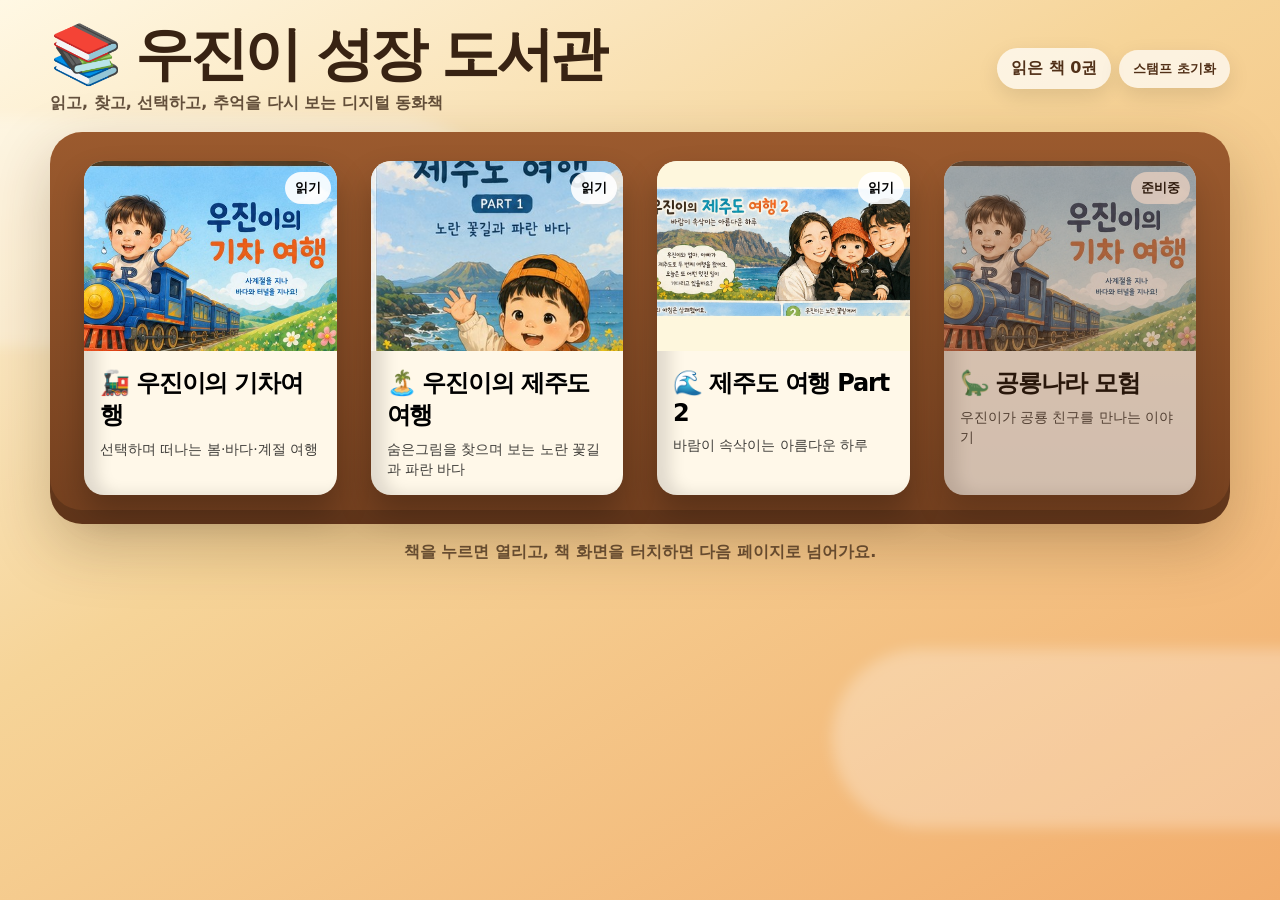
==== index.html @ 2d3ca0b9 "Add files via upload" ====
<!doctype html>
<html lang="ko">
<head>
<meta charset="utf-8" />
<meta name="viewport" content="width=device-width, initial-scale=1, viewport-fit=cover" />
<title>우진이 성장 도서관</title>
<style>
:root{--bg1:#fff6de;--bg2:#f5c277;--ink:#382313;--accent:#ff7246;--green:#278c6c;--shadow:0 22px 60px rgba(65,38,14,.25)}
*{box-sizing:border-box}html,body{margin:0;min-height:100%;font-family:system-ui,-apple-system,BlinkMacSystemFont,"Apple SD Gothic Neo","Noto Sans KR",sans-serif;color:var(--ink);background:linear-gradient(150deg,#fff8e4,#f6d498 42%,#f2ad6c);overflow-x:hidden}button{font-family:inherit}.hidden{display:none!important}
body:before,body:after{content:"";position:fixed;border-radius:999px;background:rgba(255,255,255,.28);filter:blur(7px);pointer-events:none;z-index:0}body:before{width:60vw;height:18vw;left:-20vw;top:13%;animation:cloud 38s linear infinite}body:after{width:45vw;height:14vw;right:-10vw;bottom:8%;animation:cloud2 46s linear infinite}@keyframes cloud{to{transform:translateX(135vw)}}@keyframes cloud2{to{transform:translateX(-130vw)}}
.app{position:relative;z-index:1;min-height:100dvh;padding:24px max(16px,env(safe-area-inset-left)) max(24px,env(safe-area-inset-bottom))}.topbar{display:flex;justify-content:space-between;align-items:center;gap:12px;max-width:1180px;margin:0 auto 18px}.brand h1{margin:0;font-size:clamp(30px,5vw,58px);letter-spacing:-.06em;line-height:1.05}.brand p{margin:8px 0 0;opacity:.78;font-weight:800}.stats{display:flex;gap:8px;align-items:center;flex-wrap:wrap;justify-content:flex-end}.stat,.pill{border:0;border-radius:999px;padding:10px 14px;background:rgba(255,255,255,.7);box-shadow:0 8px 22px rgba(0,0,0,.1);font-weight:900;color:#513018}.shelf{max-width:1180px;margin:0 auto;padding:28px;border-radius:32px;background:linear-gradient(#9b5a2e,#74401f);box-shadow:var(--shadow),inset 0 -14px 0 rgba(0,0,0,.17)}.books{display:grid;grid-template-columns:repeat(auto-fit,minmax(210px,1fr));gap:22px}.book-card{position:relative;min-height:300px;border:0;background:transparent;text-align:left;cursor:pointer;perspective:1000px}.book-cover{height:100%;min-height:300px;border-radius:20px;background:#fff8e9;overflow:hidden;box-shadow:0 18px 32px rgba(0,0,0,.25),inset 13px 0 16px rgba(0,0,0,.12);transition:.42s cubic-bezier(.2,.9,.2,1);transform-origin:left center}.book-card:hover .book-cover,.book-card.opening .book-cover{transform:translateY(-14px) rotateY(-13deg) rotateZ(-1deg);box-shadow:0 34px 58px rgba(0,0,0,.32)}.book-cover img{width:100%;height:190px;object-fit:cover;display:block}.book-info{padding:16px}.book-info h2{margin:0 0 8px;font-size:24px;letter-spacing:-.05em}.book-info p{margin:0;line-height:1.45;font-size:14px;opacity:.75}.status,.stamp{position:absolute;border-radius:999px;padding:7px 10px;font-size:13px;font-weight:1000}.status{right:12px;top:12px;background:rgba(255,255,255,.9)}.stamp{left:12px;top:12px;background:#ffef7c;color:#8a4b00;border:2px solid rgba(151,80,0,.25);transform:rotate(-8deg)}.coming{opacity:.68;filter:saturate(.55)}.footer-note{max-width:1180px;margin:18px auto 0;text-align:center;font-weight:900;color:rgba(55,33,16,.72)}
.reader{position:fixed;inset:0;z-index:10;background:radial-gradient(circle at top,#fffbec,#f2c37c);display:flex;flex-direction:column;padding:calc(12px + env(safe-area-inset-top)) max(12px,env(safe-area-inset-right)) calc(12px + env(safe-area-inset-bottom)) max(12px,env(safe-area-inset-left));overflow:hidden}.reader-top{display:flex;align-items:center;justify-content:space-between;gap:8px;margin:0 auto 10px;width:min(1260px,100%);z-index:5}.reader-title{font-size:clamp(18px,3vw,28px);font-weight:1000;letter-spacing:-.04em}.reader-actions{display:flex;gap:8px}.navbtn{border:0;border-radius:999px;padding:11px 15px;background:rgba(255,255,255,.75);font-weight:900;color:#4a2b16;box-shadow:0 8px 20px rgba(0,0,0,.12)}.book-stage{position:relative;flex:1;display:grid;place-items:center;width:min(1260px,100%);margin:0 auto;min-height:0}.page-card{position:relative;width:min(100%,calc((100dvh - 120px) * 1.56));height:min(calc(100dvh - 120px),calc(100vw / 1.56));border-radius:28px;overflow:hidden;background:#fff8e9;box-shadow:0 25px 70px rgba(63,35,12,.34);transform-style:preserve-3d;cursor:pointer}.page-card.flip-next{animation:flipNext .48s ease both}.page-card.flip-prev{animation:flipPrev .48s ease both}@keyframes flipNext{50%{transform:perspective(1200px) rotateY(-11deg) translateX(-18px);opacity:.76}}@keyframes flipPrev{50%{transform:perspective(1200px) rotateY(11deg) translateX(18px);opacity:.76}}.page-card img{width:100%;height:100%;object-fit:contain;display:block;background:linear-gradient(135deg,#fff6da,#f6d499)}.story-text{position:absolute;left:6%;bottom:6%;max-width:50%;font-family:"Apple SD Gothic Neo","Noto Serif KR",serif;font-size:clamp(20px,3.2vw,38px);font-weight:1000;line-height:1.25;letter-spacing:-.045em;color:#fff;text-shadow:0 3px 8px rgba(0,0,0,.58),0 0 22px rgba(0,0,0,.28);white-space:pre-line}.reader-bottom{display:flex;align-items:center;justify-content:center;gap:12px;margin-top:10px}.bigbtn{border:0;border-radius:18px;padding:13px 24px;background:#3d2b1d;color:#fff;font-weight:1000;box-shadow:0 10px 24px rgba(0,0,0,.2)}.bigbtn.primary{background:linear-gradient(135deg,#ff7d42,#f04462)}.bigbtn:disabled{opacity:.38}.page-indicator{display:flex;justify-content:center;gap:8px;margin:10px auto 0}.dot{width:9px;height:9px;border-radius:99px;background:rgba(90,51,20,.24)}.dot.active{width:28px;background:var(--accent)}
.particles{position:absolute;inset:0;pointer-events:none;overflow:hidden}.particle{position:absolute;top:-40px;font-size:24px;animation:fall linear forwards;opacity:.82}@keyframes fall{to{transform:translateY(110dvh) rotate(260deg);opacity:.16}}.train-intro{position:fixed;inset:0;z-index:60;background:linear-gradient(#bfe8ff 0%,#fff1c7 55%,#d9b574 56%);display:grid;place-items:center;overflow:hidden}.train-intro.hidden{display:none!important}.window-scene{position:absolute;inset:0;overflow:hidden}.track{position:absolute;left:0;right:0;bottom:28%;height:8px;background:#6d4322;box-shadow:0 16px 0 #6d4322}.mountains{position:absolute;left:0;bottom:38%;width:200%;height:24%;background:linear-gradient(135deg,transparent 40%,#7cbf80 41% 60%,transparent 61%);animation:scroll 9s linear infinite}.trees{position:absolute;left:0;bottom:30%;width:200%;height:18%;background:repeating-linear-gradient(90deg,transparent 0 46px,#3d9355 47px 62px,transparent 63px 104px);animation:scroll 5s linear infinite}.sea{position:absolute;left:0;right:0;bottom:0;height:28%;background:repeating-linear-gradient(180deg,#74cbed 0 14px,#4db5e2 15px 25px)}@keyframes scroll{to{transform:translateX(-50%)}}.train-box{position:relative;text-align:center;z-index:2}.train{font-size:88px;animation:trainMove 2.1s ease-in-out forwards}.smoke{font-size:34px;animation:smoke 1.1s infinite}.train-box h2{font-size:clamp(28px,6vw,58px);margin:0;color:#314d74;text-shadow:0 3px 0 rgba(255,255,255,.75)}@keyframes trainMove{0%{transform:translateX(-80vw)}70%{transform:translateX(0)}100%{transform:translateX(110vw)}}@keyframes smoke{50%{transform:translateY(-12px);opacity:.35}}
.choice-panel,.memory-panel,.modal{position:fixed;inset:0;z-index:80;background:rgba(44,25,13,.42);display:grid;place-items:center;padding:22px}.choice-card,.memory-card,.modal-card{background:#fff7dc;border-radius:28px;padding:26px;text-align:center;max-width:920px;width:min(100%,920px);box-shadow:var(--shadow)}.choice-card h2,.modal-card h2{margin:0 0 10px;font-size:clamp(28px,5vw,46px)}.choice-card p,.modal-card p{font-weight:900;margin:0 0 18px}.choice-buttons{display:flex;gap:14px;justify-content:center;flex-wrap:wrap}.choice-buttons button,.modal-card button,.memory-card button{border:0;border-radius:999px;padding:14px 22px;background:#2f8f6b;color:#fff;font-weight:1000;box-shadow:0 10px 24px rgba(0,0,0,.16)}.choice-buttons button:nth-child(2){background:#2f6fc7}.hidden-object{position:absolute;border:0;background:transparent;font-size:34px;filter:drop-shadow(0 4px 6px rgba(0,0,0,.3));animation:pulse 1.4s ease-in-out infinite;z-index:6}.hidden-object.found{animation:none;transform:scale(1.4);opacity:.4}@keyframes pulse{50%{transform:scale(1.18)}}.find-counter{position:absolute;right:16px;bottom:16px;z-index:7;background:rgba(255,255,255,.82);border-radius:999px;padding:8px 12px;font-weight:1000;box-shadow:0 8px 18px rgba(0,0,0,.12)}.memory-grid{display:grid;grid-template-columns:1fr 1fr;gap:14px;margin:16px 0}.memory-item{background:#fff;border-radius:20px;padding:10px;box-shadow:0 10px 24px rgba(0,0,0,.13)}.memory-item img{width:100%;height:260px;object-fit:cover;border-radius:16px}.memory-item strong{display:block;margin-top:8px}.memory-card h2{font-size:clamp(27px,5vw,44px);margin:0 0 6px}.toast{position:fixed;left:50%;bottom:28px;transform:translateX(-50%);z-index:100;background:#2e2117;color:#fff;border-radius:999px;padding:12px 18px;font-weight:1000;box-shadow:0 12px 28px rgba(0,0,0,.25)}
@media(max-width:720px){.topbar{align-items:flex-start;flex-direction:column}.shelf{padding:18px;border-radius:22px}.books{grid-template-columns:1fr 1fr;gap:12px}.book-card{min-height:220px}.book-cover{min-height:220px}.book-cover img{height:125px}.book-info{padding:11px}.book-info h2{font-size:18px}.book-info p{font-size:12px}.page-card{width:100%;height:calc(100dvh - 150px);border-radius:18px}.story-text{max-width:76%;font-size:clamp(20px,7vw,32px)}.memory-grid{grid-template-columns:1fr}.memory-item img{height:210px}.train{font-size:70px}.bigbtn{padding:12px 16px}}
</style>
</head>
<body>
<div id="library" class="app">
  <div class="topbar"><div class="brand"><h1>📚 우진이 성장 도서관</h1><p>읽고, 찾고, 선택하고, 추억을 다시 보는 디지털 동화책</p></div><div class="stats"><div class="stat" id="readStat">읽은 책 0권</div><button class="pill" id="resetBtn">스탬프 초기화</button></div></div>
  <section class="shelf"><div class="books" id="books"></div></section>
  <p class="footer-note">책을 누르면 열리고, 책 화면을 터치하면 다음 페이지로 넘어가요.</p>
</div>
<div id="reader" class="reader hidden">
  <div class="reader-top"><button class="navbtn" id="backBtn">← 도서관으로</button><div class="reader-title" id="readerTitle"></div><div class="reader-actions"><button class="navbtn" id="soundBtn">🔇 소리 OFF</button></div></div>
  <div class="book-stage"><div class="particles" id="particles"></div><div class="page-card" id="pageCard"><img id="pageImg" alt="동화 페이지"><div id="storyText" class="story-text"></div><button id="hiddenObject" class="hidden-object hidden" type="button">⭐</button><div id="findCounter" class="find-counter hidden">숨은그림 0/3</div></div></div>
  <div class="page-indicator" id="dots"></div><div class="reader-bottom"><button class="bigbtn" id="prevBtn">← 이전</button><button class="bigbtn primary" id="nextBtn">다음 →</button></div>
</div>
<div id="trainIntro" class="train-intro hidden"><div class="window-scene"><div class="mountains"></div><div class="trees"></div><div class="sea"></div><div class="track"></div></div><div class="train-box"><div class="smoke">☁️ ☁️</div><div class="train">🚂</div><h2>칙칙폭폭, 여행을 시작해요!</h2></div></div>
<div id="choicePanel" class="choice-panel hidden"><div class="choice-card"><h2>🚂 어디로 가볼까?</h2><p>우진이가 다음 여행길을 골라요.</p><div class="choice-buttons"><button data-choice="flower">🌸 꽃길로 가기</button><button data-choice="sea">🌊 바닷길로 가기</button></div></div></div>
<div id="memoryPanel" class="memory-panel hidden"><div class="memory-card"><h2>📷 추억 모드</h2><p>동화 속 장면과 실제 추억을 함께 남겨요.</p><div class="memory-grid" id="memoryGrid"></div><button id="memoryClose">도서관으로 돌아가기</button></div></div>
<div id="finishModal" class="modal hidden"><div class="modal-card"><h2>🎉 이야기가 끝났어요!</h2><p id="finishText">완독 스탬프를 찍었어요.</p><button id="finishBtn">추억 보고 도서관으로</button></div></div>
<div id="toast" class="toast hidden"></div>
<script>
const BOOKS=[
 {id:'train',emoji:'🚂',title:'우진이의 기차여행',subtitle:'선택하며 떠나는 봄·바다·계절 여행',cover:'assets/books/train/cover.jpg',theme:'train',memories:['assets/memories/train/01.jpg'],pages:[
  {img:'assets/books/train/pages/01.jpg',text:'우진이의\n기차여행'},
  {img:'assets/books/train/pages/02.jpg',text:'봄바람이 살랑살랑\n꽃길을 지나가요.',hidden:'🌸'},
  {choice:true},
  {img:'assets/books/train/pages/03.jpg',text:'바닷길을 따라\n파란 물결이 반짝여요.',branch:'sea',hidden:'🐚'},
  {img:'assets/books/train/pages/04.jpg',text:'꽃길을 따라\n노란 햇살이 따라와요.',branch:'flower',hidden:'🦋'},
  {img:'assets/books/train/pages/05.jpg',text:'하얀 눈마을에서\n따뜻하게 웃어요.',hidden:'⭐'},
  {img:'assets/books/train/pages/06.jpg',text:'터널을 지나면\n새로운 여행이 기다려요.'}
 ]},
 {id:'jeju',emoji:'🏝️',title:'우진이의 제주도 여행',subtitle:'숨은그림을 찾으며 보는 노란 꽃길과 파란 바다',cover:'assets/books/jeju-part1/cover.jpg',theme:'jeju',memories:['assets/memories/jeju/01.jpg','assets/memories/jeju/02.jpg','assets/memories/jeju/03.jpg'],pages:[
  {img:'assets/books/jeju-part1/pages/01.jpg',text:'제주도에\n도착했어요.'},
  {img:'assets/books/jeju-part1/pages/02.jpg',text:'노란 꽃길을\n천천히 걸어요.',hidden:'🌼'},
  {img:'assets/books/jeju-part1/pages/03.jpg',text:'꽃향기가\n살랑살랑 다가와요.',hidden:'🦋'},
  {img:'assets/books/jeju-part1/pages/04.jpg',text:'엄마 품은\n언제나 따뜻해요.'},
  {img:'assets/books/jeju-part1/pages/05.jpg',text:'우리 가족이 함께라서\n더 행복했어요.',hidden:'❤️'},
  {img:'assets/books/jeju-part1/pages/06.jpg',text:'우진이는 오늘\n꼬마 해녀가 되었어요.'},
  {img:'assets/books/jeju-part1/pages/07.jpg',text:'파도가 철썩철썩\n인사를 해요.',hidden:'🐚'},
  {img:'assets/books/jeju-part1/pages/08.jpg',text:'바위 뒤에서\n까꿍!'},
  {img:'assets/books/jeju-part1/pages/09.jpg',text:'부릉부릉\n상상 여행을 떠나요.'},
  {img:'assets/books/jeju-part1/pages/10.jpg',text:'아빠가 번쩍!\n하늘 가까이 올라가요.'},
  {img:'assets/books/jeju-part1/pages/11.jpg',text:'오늘도\n행복한 하루였습니다.'}
 ]},
 {id:'jeju2',emoji:'🌊',title:'제주도 여행 Part 2',subtitle:'바람이 속삭이는 아름다운 하루',cover:'assets/books/jeju-part2/cover.jpg',theme:'jeju',memories:['assets/memories/jeju2/01_haenyeo.jpg','assets/memories/jeju2/02_rocks_mom.jpg','assets/memories/jeju2/03_cliff_sea.jpg','assets/memories/jeju2/04_dad_sea.jpg','assets/memories/jeju2/05_pinwheel.jpg','assets/memories/jeju2/06_family_flowers.jpg','assets/memories/jeju2/07_flower_walk.jpg','assets/memories/jeju2/08_orange_hat.jpg','assets/memories/jeju2/09_boardwalk.jpg','assets/memories/jeju2/10_wedding_place.jpg'],pages:[
  {img:'assets/books/jeju-part2/pages/01.jpg',text:'우진이의\n제주도 여행 2'},
  {img:'assets/books/jeju-part2/pages/02.jpg',text:'제주도의 아침은\n상쾌하게 시작됐어요.',hidden:'☀️'},
  {img:'assets/books/jeju-part2/pages/03.jpg',text:'노란 꽃밭에서\n파란 바람개비를 만났어요.',hidden:'💙'},
  {img:'assets/books/jeju-part2/pages/04.jpg',text:'바다는 절벽 아래에서\n반짝반짝 빛났어요.',hidden:'🌊'},
  {img:'assets/books/jeju-part2/pages/05.jpg',text:'우진이는 바닷바람을 맞으며\n활짝 웃었답니다.',hidden:'✨'},
  {img:'assets/books/jeju-part2/pages/06.jpg',text:'숲 속 카페에서\n달콤한 간식도 먹었어요.'},
  {img:'assets/books/jeju-part2/pages/07.jpg',text:'초록 오름을 향해\n엄마 아빠 손을 잡고 걸었어요.',hidden:'🌿'},
  {img:'assets/books/jeju-part2/pages/08.jpg',text:'그리고 드디어\n엄마 아빠의 웨딩사진 장소에 왔어요.',hidden:'💍'},
  {img:'assets/books/jeju-part2/pages/09.jpg',text:'그때처럼 따뜻한 햇살 속에서\n우리 가족은 새 추억을 만들었어요.',hidden:'❤️'},
  {img:'assets/books/jeju-part2/pages/10.jpg',text:'우진아,\n우리의 제주 이야기는 계속될 거야.'}
]},
 {id:'dino',emoji:'🦕',title:'공룡나라 모험',subtitle:'우진이가 공룡 친구를 만나는 이야기',cover:'assets/books/train/cover.jpg',coming:true}
];
let current=null,page=0,soundOn=false,audioCtx=null,choice=null,found={},visiblePages=[];const $=id=>document.getElementById(id);const readKey='woojin.readBooks.interactive.v1';const foundKey='woojin.foundObjects.v1';
function getStore(k){try{return JSON.parse(localStorage.getItem(k)||'{}')}catch(e){return {}}}function setStore(k,v){localStorage.setItem(k,JSON.stringify(v))}
function renderLibrary(){const read=getStore(readKey);$('books').innerHTML=BOOKS.map(b=>`<button class="book-card ${b.coming?'coming':''}" data-id="${b.id}"><div class="book-cover"><img src="${b.cover}" alt="${b.title}"><div class="book-info"><h2>${b.emoji} ${b.title}</h2><p>${b.subtitle}</p></div></div>${read[b.id]?'<div class="stamp">✅ 완독</div>':''}<div class="status">${b.coming?'준비중':(read[b.id]?'다시 읽기':'읽기')}</div></button>`).join('');$('readStat').textContent=`읽은 책 ${Object.keys(read).length}권`;document.querySelectorAll('.book-card').forEach(btn=>btn.onclick=()=>openBook(btn.dataset.id,btn));}
function buildVisiblePages(){visiblePages=[];for(const p of current.pages){if(p.choice){visiblePages.push(p);continue}if(p.branch && p.branch!==choice)continue;visiblePages.push(p)}}
function openBook(id,btn){const book=BOOKS.find(b=>b.id===id);if(!book||book.coming){alert('아직 준비중인 이야기예요.');return}btn.classList.add('opening');setTimeout(()=>{current=book;page=0;choice=null;found=getStore(foundKey)[book.id]||{};buildVisiblePages();$('readerTitle').textContent=`${book.emoji} ${book.title}`;$('library').classList.add('hidden');$('reader').classList.remove('hidden');if(book.theme==='train')showTrainIntro();showPage('next');startParticles(book.theme)},330)}
function showTrainIntro(){const el=$('trainIntro');el.classList.remove('hidden');beep('train');setTimeout(()=>el.classList.add('hidden'),2200)}
function currentPage(){return visiblePages[page]}function totalHidden(){return current.pages.filter(p=>p.hidden && (!p.branch || p.branch===choice)).length}function foundCount(){return Object.keys(found).filter(k=>found[k]).length}
function showPage(dir){if(!current)return;const p=currentPage();if(p.choice){showChoice();return}const card=$('pageCard');card.classList.remove('flip-next','flip-prev');void card.offsetWidth;card.classList.add(dir==='prev'?'flip-prev':'flip-next');$('pageImg').src=p.img;$('storyText').textContent=(p.text||'').replace(/\\n/g,'\n');$('prevBtn').disabled=page===0;$('nextBtn').textContent=page===visiblePages.length-1?'끝내기 →':'다음 →';$('dots').innerHTML=visiblePages.map((_,i)=>`<span class="dot ${i===page?'active':''}"></span>`).join('');renderHiddenObject(p);beep('page')}
function renderHiddenObject(p){const h=$('hiddenObject'),c=$('findCounter');if(!current){h.classList.add('hidden');c.classList.add('hidden');return}const total=totalHidden();c.textContent=`숨은그림 ${foundCount()}/${total||0}`;c.classList.toggle('hidden',total===0);if(!p.hidden){h.classList.add('hidden');return}const key=page+'-'+p.hidden;h.textContent=p.hidden;h.className='hidden-object';if(found[key])h.classList.add('found');const pos=[['72%','22%'],['18%','34%'],['78%','62%'],['38%','18%'],['58%','72%']][page%5];h.style.left=pos[0];h.style.top=pos[1];h.onclick=(e)=>{e.stopPropagation();if(!found[key]){found[key]=true;const all=getStore(foundKey);all[current.id]=found;setStore(foundKey,all);toast(`${p.hidden} 찾았다!`);beep('done');renderHiddenObject(p)}}}
function showChoice(){$('choicePanel').classList.remove('hidden');beep('done')}
document.querySelectorAll('#choicePanel button').forEach(b=>b.onclick=()=>{choice=b.dataset.choice;$('choicePanel').classList.add('hidden');buildVisiblePages();page=visiblePages.findIndex(p=>p.branch===choice);if(page<0)page=2;toast(choice==='sea'?'바닷길로 출발!':'꽃길로 출발!');showPage('next')});
function next(){if(!current)return;if(page>=visiblePages.length-1){finishBook();return}page++;showPage('next')}function prev(){if(!current||page===0)return;page--;showPage('prev')}
function finishBook(){const read=getStore(readKey);read[current.id]={done:true,date:new Date().toISOString(),count:(read[current.id]?.count||0)+1};setStore(readKey,read);$('finishText').textContent=`${current.title} 완독 스탬프를 찍었어요.`;$('finishModal').classList.remove('hidden');beep('done')}
function closeReader(){$('reader').classList.add('hidden');$('library').classList.remove('hidden');$('finishModal').classList.add('hidden');$('memoryPanel').classList.add('hidden');current=null;renderLibrary()}
function showMemory(){if(!current){closeReader();return}const grid=$('memoryGrid');const first=visiblePages[0]?.img||current.cover;const mem=(current.memories||[]);grid.innerHTML=`<div class="memory-item"><img src="${first}"><strong>🎨 동화 속 장면</strong></div>`+mem.slice(0,10).map((m,i)=>`<div class="memory-item"><img src="${m}"><strong>📷 실제 추억 ${i+1}</strong></div>`).join('');$('finishModal').classList.add('hidden');$('memoryPanel').classList.remove('hidden')}
function startParticles(theme){const box=$('particles');box.innerHTML='';const icons=theme==='jeju'?['🌼','🦋','🌊','☁️']:['🌸','🍂','❄️','☁️'];clearInterval(window.particleTimer);window.particleTimer=setInterval(()=>{if($('reader').classList.contains('hidden'))return;const s=document.createElement('span');s.className='particle';s.textContent=icons[Math.floor(Math.random()*icons.length)];s.style.left=Math.random()*100+'%';s.style.animationDuration=(5+Math.random()*6)+'s';s.style.fontSize=(18+Math.random()*18)+'px';box.appendChild(s);setTimeout(()=>s.remove(),11000)},520)}
function initAudio(){if(!audioCtx)audioCtx=new (window.AudioContext||window.webkitAudioContext)();if(audioCtx.state==='suspended')audioCtx.resume()}function beep(type){if(!soundOn)return;initAudio();const o=audioCtx.createOscillator(),g=audioCtx.createGain();o.connect(g);g.connect(audioCtx.destination);const now=audioCtx.currentTime;if(type==='train'){o.frequency.setValueAtTime(190,now);o.frequency.linearRampToValueAtTime(120,now+.22);g.gain.setValueAtTime(.08,now);g.gain.exponentialRampToValueAtTime(.001,now+.35);o.start(now);o.stop(now+.36);return}if(type==='done'){o.frequency.value=660;g.gain.setValueAtTime(.08,now);g.gain.exponentialRampToValueAtTime(.001,now+.45);o.start(now);o.stop(now+.45);return}o.frequency.value=360;g.gain.setValueAtTime(.045,now);g.gain.exponentialRampToValueAtTime(.001,now+.12);o.start(now);o.stop(now+.13)}
function toast(t){const el=$('toast');el.textContent=t;el.classList.remove('hidden');clearTimeout(window.toastTimer);window.toastTimer=setTimeout(()=>el.classList.add('hidden'),1400)}
$('nextBtn').onclick=next;$('prevBtn').onclick=prev;$('backBtn').onclick=closeReader;$('finishBtn').onclick=showMemory;$('memoryClose').onclick=closeReader;$('pageCard').onclick=next;$('soundBtn').onclick=()=>{soundOn=!soundOn;if(soundOn)initAudio();$('soundBtn').textContent=soundOn?'🔊 소리 ON':'🔇 소리 OFF';beep('done')};$('resetBtn').onclick=()=>{if(confirm('완독/숨은그림 기록을 초기화할까요?')){localStorage.removeItem(readKey);localStorage.removeItem(foundKey);renderLibrary()}};
let sx=0;$('reader').addEventListener('touchstart',e=>sx=e.touches[0].clientX,{passive:true});$('reader').addEventListener('touchend',e=>{const dx=e.changedTouches[0].clientX-sx;if(Math.abs(dx)>55){dx<0?next():prev()}},{passive:true});document.addEventListener('keydown',e=>{if(!$('reader').classList.contains('hidden')){if(e.key==='ArrowRight')next();if(e.key==='ArrowLeft')prev();if(e.key==='Escape')closeReader()}});
renderLibrary();
</script>
</body>
</html>
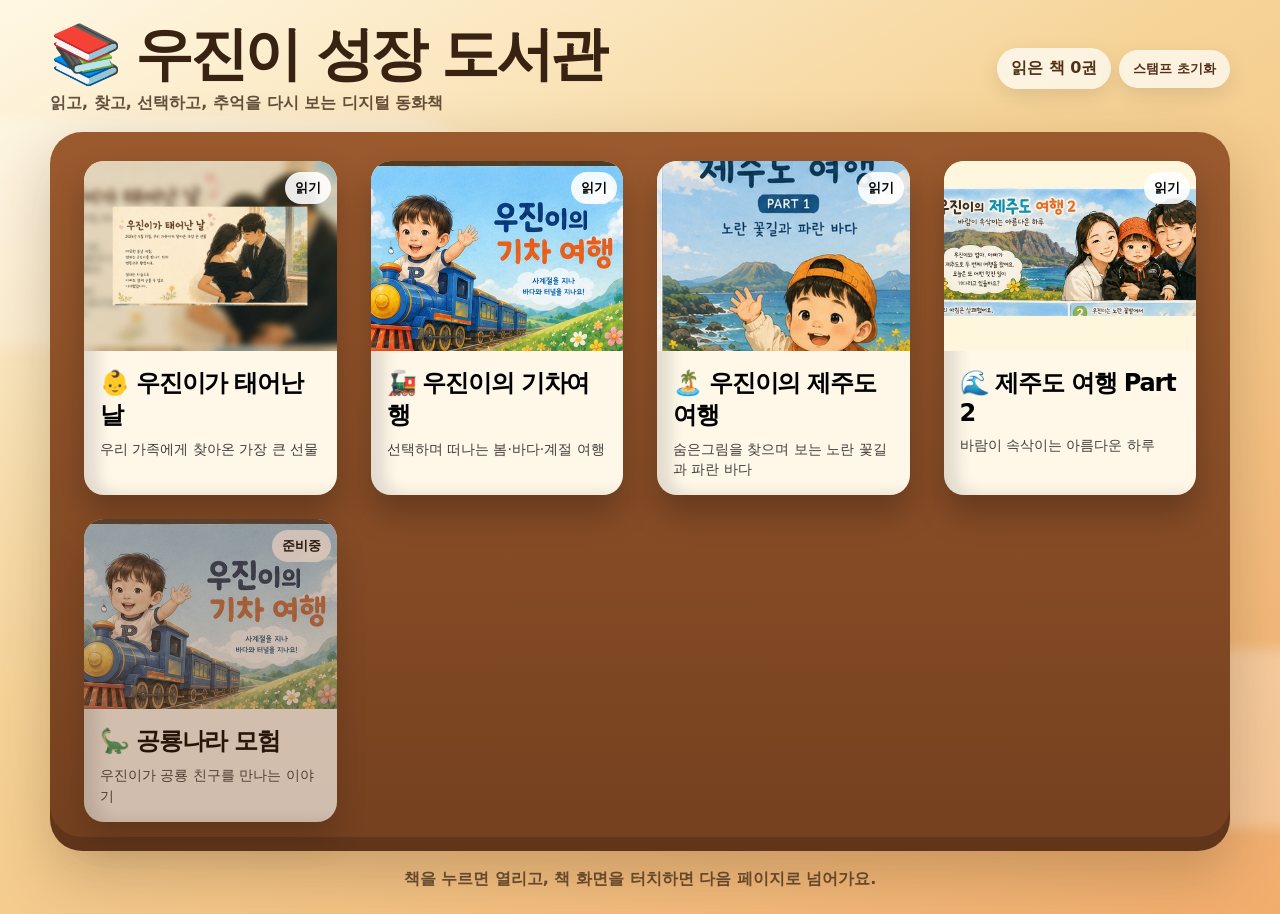
==== commit 89474f61: "Add files via upload" ====
--- a/index.html
+++ b/index.html
@@ -11,7 +11,7 @@
 .app{position:relative;z-index:1;min-height:100dvh;padding:24px max(16px,env(safe-area-inset-left)) max(24px,env(safe-area-inset-bottom))}.topbar{display:flex;justify-content:space-between;align-items:center;gap:12px;max-width:1180px;margin:0 auto 18px}.brand h1{margin:0;font-size:clamp(30px,5vw,58px);letter-spacing:-.06em;line-height:1.05}.brand p{margin:8px 0 0;opacity:.78;font-weight:800}.stats{display:flex;gap:8px;align-items:center;flex-wrap:wrap;justify-content:flex-end}.stat,.pill{border:0;border-radius:999px;padding:10px 14px;background:rgba(255,255,255,.7);box-shadow:0 8px 22px rgba(0,0,0,.1);font-weight:900;color:#513018}.shelf{max-width:1180px;margin:0 auto;padding:28px;border-radius:32px;background:linear-gradient(#9b5a2e,#74401f);box-shadow:var(--shadow),inset 0 -14px 0 rgba(0,0,0,.17)}.books{display:grid;grid-template-columns:repeat(auto-fit,minmax(210px,1fr));gap:22px}.book-card{position:relative;min-height:300px;border:0;background:transparent;text-align:left;cursor:pointer;perspective:1000px}.book-cover{height:100%;min-height:300px;border-radius:20px;background:#fff8e9;overflow:hidden;box-shadow:0 18px 32px rgba(0,0,0,.25),inset 13px 0 16px rgba(0,0,0,.12);transition:.42s cubic-bezier(.2,.9,.2,1);transform-origin:left center}.book-card:hover .book-cover,.book-card.opening .book-cover{transform:translateY(-14px) rotateY(-13deg) rotateZ(-1deg);box-shadow:0 34px 58px rgba(0,0,0,.32)}.book-cover img{width:100%;height:190px;object-fit:cover;display:block}.book-info{padding:16px}.book-info h2{margin:0 0 8px;font-size:24px;letter-spacing:-.05em}.book-info p{margin:0;line-height:1.45;font-size:14px;opacity:.75}.status,.stamp{position:absolute;border-radius:999px;padding:7px 10px;font-size:13px;font-weight:1000}.status{right:12px;top:12px;background:rgba(255,255,255,.9)}.stamp{left:12px;top:12px;background:#ffef7c;color:#8a4b00;border:2px solid rgba(151,80,0,.25);transform:rotate(-8deg)}.coming{opacity:.68;filter:saturate(.55)}.footer-note{max-width:1180px;margin:18px auto 0;text-align:center;font-weight:900;color:rgba(55,33,16,.72)}
 .reader{position:fixed;inset:0;z-index:10;background:radial-gradient(circle at top,#fffbec,#f2c37c);display:flex;flex-direction:column;padding:calc(12px + env(safe-area-inset-top)) max(12px,env(safe-area-inset-right)) calc(12px + env(safe-area-inset-bottom)) max(12px,env(safe-area-inset-left));overflow:hidden}.reader-top{display:flex;align-items:center;justify-content:space-between;gap:8px;margin:0 auto 10px;width:min(1260px,100%);z-index:5}.reader-title{font-size:clamp(18px,3vw,28px);font-weight:1000;letter-spacing:-.04em}.reader-actions{display:flex;gap:8px}.navbtn{border:0;border-radius:999px;padding:11px 15px;background:rgba(255,255,255,.75);font-weight:900;color:#4a2b16;box-shadow:0 8px 20px rgba(0,0,0,.12)}.book-stage{position:relative;flex:1;display:grid;place-items:center;width:min(1260px,100%);margin:0 auto;min-height:0}.page-card{position:relative;width:min(100%,calc((100dvh - 120px) * 1.56));height:min(calc(100dvh - 120px),calc(100vw / 1.56));border-radius:28px;overflow:hidden;background:#fff8e9;box-shadow:0 25px 70px rgba(63,35,12,.34);transform-style:preserve-3d;cursor:pointer}.page-card.flip-next{animation:flipNext .48s ease both}.page-card.flip-prev{animation:flipPrev .48s ease both}@keyframes flipNext{50%{transform:perspective(1200px) rotateY(-11deg) translateX(-18px);opacity:.76}}@keyframes flipPrev{50%{transform:perspective(1200px) rotateY(11deg) translateX(18px);opacity:.76}}.page-card img{width:100%;height:100%;object-fit:contain;display:block;background:linear-gradient(135deg,#fff6da,#f6d499)}.story-text{position:absolute;left:6%;bottom:6%;max-width:50%;font-family:"Apple SD Gothic Neo","Noto Serif KR",serif;font-size:clamp(20px,3.2vw,38px);font-weight:1000;line-height:1.25;letter-spacing:-.045em;color:#fff;text-shadow:0 3px 8px rgba(0,0,0,.58),0 0 22px rgba(0,0,0,.28);white-space:pre-line}.reader-bottom{display:flex;align-items:center;justify-content:center;gap:12px;margin-top:10px}.bigbtn{border:0;border-radius:18px;padding:13px 24px;background:#3d2b1d;color:#fff;font-weight:1000;box-shadow:0 10px 24px rgba(0,0,0,.2)}.bigbtn.primary{background:linear-gradient(135deg,#ff7d42,#f04462)}.bigbtn:disabled{opacity:.38}.page-indicator{display:flex;justify-content:center;gap:8px;margin:10px auto 0}.dot{width:9px;height:9px;border-radius:99px;background:rgba(90,51,20,.24)}.dot.active{width:28px;background:var(--accent)}
 .particles{position:absolute;inset:0;pointer-events:none;overflow:hidden}.particle{position:absolute;top:-40px;font-size:24px;animation:fall linear forwards;opacity:.82}@keyframes fall{to{transform:translateY(110dvh) rotate(260deg);opacity:.16}}.train-intro{position:fixed;inset:0;z-index:60;background:linear-gradient(#bfe8ff 0%,#fff1c7 55%,#d9b574 56%);display:grid;place-items:center;overflow:hidden}.train-intro.hidden{display:none!important}.window-scene{position:absolute;inset:0;overflow:hidden}.track{position:absolute;left:0;right:0;bottom:28%;height:8px;background:#6d4322;box-shadow:0 16px 0 #6d4322}.mountains{position:absolute;left:0;bottom:38%;width:200%;height:24%;background:linear-gradient(135deg,transparent 40%,#7cbf80 41% 60%,transparent 61%);animation:scroll 9s linear infinite}.trees{position:absolute;left:0;bottom:30%;width:200%;height:18%;background:repeating-linear-gradient(90deg,transparent 0 46px,#3d9355 47px 62px,transparent 63px 104px);animation:scroll 5s linear infinite}.sea{position:absolute;left:0;right:0;bottom:0;height:28%;background:repeating-linear-gradient(180deg,#74cbed 0 14px,#4db5e2 15px 25px)}@keyframes scroll{to{transform:translateX(-50%)}}.train-box{position:relative;text-align:center;z-index:2}.train{font-size:88px;animation:trainMove 2.1s ease-in-out forwards}.smoke{font-size:34px;animation:smoke 1.1s infinite}.train-box h2{font-size:clamp(28px,6vw,58px);margin:0;color:#314d74;text-shadow:0 3px 0 rgba(255,255,255,.75)}@keyframes trainMove{0%{transform:translateX(-80vw)}70%{transform:translateX(0)}100%{transform:translateX(110vw)}}@keyframes smoke{50%{transform:translateY(-12px);opacity:.35}}
-.choice-panel,.memory-panel,.modal{position:fixed;inset:0;z-index:80;background:rgba(44,25,13,.42);display:grid;place-items:center;padding:22px}.choice-card,.memory-card,.modal-card{background:#fff7dc;border-radius:28px;padding:26px;text-align:center;max-width:920px;width:min(100%,920px);box-shadow:var(--shadow)}.choice-card h2,.modal-card h2{margin:0 0 10px;font-size:clamp(28px,5vw,46px)}.choice-card p,.modal-card p{font-weight:900;margin:0 0 18px}.choice-buttons{display:flex;gap:14px;justify-content:center;flex-wrap:wrap}.choice-buttons button,.modal-card button,.memory-card button{border:0;border-radius:999px;padding:14px 22px;background:#2f8f6b;color:#fff;font-weight:1000;box-shadow:0 10px 24px rgba(0,0,0,.16)}.choice-buttons button:nth-child(2){background:#2f6fc7}.hidden-object{position:absolute;border:0;background:transparent;font-size:34px;filter:drop-shadow(0 4px 6px rgba(0,0,0,.3));animation:pulse 1.4s ease-in-out infinite;z-index:6}.hidden-object.found{animation:none;transform:scale(1.4);opacity:.4}@keyframes pulse{50%{transform:scale(1.18)}}.find-counter{position:absolute;right:16px;bottom:16px;z-index:7;background:rgba(255,255,255,.82);border-radius:999px;padding:8px 12px;font-weight:1000;box-shadow:0 8px 18px rgba(0,0,0,.12)}.memory-grid{display:grid;grid-template-columns:1fr 1fr;gap:14px;margin:16px 0}.memory-item{background:#fff;border-radius:20px;padding:10px;box-shadow:0 10px 24px rgba(0,0,0,.13)}.memory-item img{width:100%;height:260px;object-fit:cover;border-radius:16px}.memory-item strong{display:block;margin-top:8px}.memory-card h2{font-size:clamp(27px,5vw,44px);margin:0 0 6px}.toast{position:fixed;left:50%;bottom:28px;transform:translateX(-50%);z-index:100;background:#2e2117;color:#fff;border-radius:999px;padding:12px 18px;font-weight:1000;box-shadow:0 12px 28px rgba(0,0,0,.25)}
+.choice-panel,.memory-panel,.modal{position:fixed;inset:0;z-index:80;background:rgba(44,25,13,.42);display:grid;place-items:center;padding:22px}.choice-card,.memory-card,.modal-card{background:#fff7dc;border-radius:28px;padding:26px;text-align:center;max-width:920px;width:min(100%,920px);box-shadow:var(--shadow)}.choice-card h2,.modal-card h2{margin:0 0 10px;font-size:clamp(28px,5vw,46px)}.choice-card p,.modal-card p{font-weight:900;margin:0 0 18px}.choice-buttons{display:flex;gap:14px;justify-content:center;flex-wrap:wrap}.choice-buttons button,.modal-card button,.memory-card button{border:0;border-radius:999px;padding:14px 22px;background:#2f8f6b;color:#fff;font-weight:1000;box-shadow:0 10px 24px rgba(0,0,0,.16)}.choice-buttons button:nth-child(2){background:#2f6fc7}.hidden-object{position:absolute;border:0;background:transparent;font-size:34px;filter:drop-shadow(0 4px 6px rgba(0,0,0,.3));animation:pulse 1.4s ease-in-out infinite;z-index:6}.hidden-object.found{animation:none;transform:scale(1.4);opacity:.4}@keyframes pulse{50%{transform:scale(1.18)}}.find-counter{position:absolute;right:16px;bottom:16px;z-index:7;background:rgba(255,255,255,.82);border-radius:999px;padding:8px 12px;font-weight:1000;box-shadow:0 8px 18px rgba(0,0,0,.12)}.memory-grid{display:grid;grid-template-columns:1fr 1fr;gap:14px;margin:16px 0}.memory-item{background:#fff;border-radius:20px;padding:10px;box-shadow:0 10px 24px rgba(0,0,0,.13)}.memory-item img{width:100%;height:260px;object-fit:cover;border-radius:16px}.memory-item strong{display:block;margin-top:8px}.memory-card{max-height:92dvh;overflow:auto}.memory-card h2{font-size:clamp(27px,5vw,44px);margin:0 0 6px}.memory-card button{position:sticky;bottom:0;margin-top:10px}.toast{position:fixed;left:50%;bottom:28px;transform:translateX(-50%);z-index:100;background:#2e2117;color:#fff;border-radius:999px;padding:12px 18px;font-weight:1000;box-shadow:0 12px 28px rgba(0,0,0,.25)}
 @media(max-width:720px){.topbar{align-items:flex-start;flex-direction:column}.shelf{padding:18px;border-radius:22px}.books{grid-template-columns:1fr 1fr;gap:12px}.book-card{min-height:220px}.book-cover{min-height:220px}.book-cover img{height:125px}.book-info{padding:11px}.book-info h2{font-size:18px}.book-info p{font-size:12px}.page-card{width:100%;height:calc(100dvh - 150px);border-radius:18px}.story-text{max-width:76%;font-size:clamp(20px,7vw,32px)}.memory-grid{grid-template-columns:1fr}.memory-item img{height:210px}.train{font-size:70px}.bigbtn{padding:12px 16px}}
 </style>
 </head>
@@ -33,6 +33,7 @@
 <div id="toast" class="toast hidden"></div>
 <script>
 const BOOKS=[
+ {"id": "birth", "emoji": "👶", "title": "우진이가 태어난 날", "subtitle": "우리 가족에게 찾아온 가장 큰 선물", "cover": "assets/books/birth/cover.jpg", "theme": "birth", "memories": ["assets/memories/birth/01.jpg", "assets/memories/birth/02.jpg", "assets/memories/birth/03.jpg", "assets/memories/birth/04.jpg", "assets/memories/birth/05.jpg", "assets/memories/birth/06.jpg", "assets/memories/birth/07.jpg", "assets/memories/birth/08.jpg", "assets/memories/birth/09.jpg", "assets/memories/birth/10.jpg"], "pages": [{"img": "assets/books/birth/pages/01.jpg", "text": "우진이가\n태어난 날"}, {"img": "assets/books/birth/pages/02.jpg", "text": "따뜻한 봄날 아침,\n엄마는 우진이를 만나러 병원에 갔어요.", "hidden": "✨"}, {"img": "assets/books/birth/pages/03.jpg", "text": "드디어!\n우진이가 세상에 나왔어요.", "hidden": "👶"}, {"img": "assets/books/birth/pages/04.jpg", "text": "작고 소중한 우진이는\n세상 누구보다 사랑스러웠어요.", "hidden": "❤️"}, {"img": "assets/books/birth/pages/05.jpg", "text": "우진이는 조금씩 눈을 뜨고\n세상을 처음 바라봤어요.", "hidden": "⭐"}, {"img": "assets/books/birth/pages/06.jpg", "text": "엄마 아빠는\n작은 손과 숨결 하나하나가 고마웠어요."}, {"img": "assets/books/birth/pages/07.jpg", "text": "앞으로 펼쳐질 모든 날을\n함께 응원할게, 우진아.", "hidden": "🌼"}, {"img": "assets/books/birth/pages/08.jpg", "text": "우리 가족의 이야기는\n이날부터 시작되었어요."}]},
  {id:'train',emoji:'🚂',title:'우진이의 기차여행',subtitle:'선택하며 떠나는 봄·바다·계절 여행',cover:'assets/books/train/cover.jpg',theme:'train',memories:['assets/memories/train/01.jpg'],pages:[
   {img:'assets/books/train/pages/01.jpg',text:'우진이의\n기차여행'},
   {img:'assets/books/train/pages/02.jpg',text:'봄바람이 살랑살랑\n꽃길을 지나가요.',hidden:'🌸'},
@@ -83,8 +84,9 @@
 function next(){if(!current)return;if(page>=visiblePages.length-1){finishBook();return}page++;showPage('next')}function prev(){if(!current||page===0)return;page--;showPage('prev')}
 function finishBook(){const read=getStore(readKey);read[current.id]={done:true,date:new Date().toISOString(),count:(read[current.id]?.count||0)+1};setStore(readKey,read);$('finishText').textContent=`${current.title} 완독 스탬프를 찍었어요.`;$('finishModal').classList.remove('hidden');beep('done')}
 function closeReader(){$('reader').classList.add('hidden');$('library').classList.remove('hidden');$('finishModal').classList.add('hidden');$('memoryPanel').classList.add('hidden');current=null;renderLibrary()}
-function showMemory(){if(!current){closeReader();return}const grid=$('memoryGrid');const first=visiblePages[0]?.img||current.cover;const mem=(current.memories||[]);grid.innerHTML=`<div class="memory-item"><img src="${first}"><strong>🎨 동화 속 장면</strong></div>`+mem.slice(0,10).map((m,i)=>`<div class="memory-item"><img src="${m}"><strong>📷 실제 추억 ${i+1}</strong></div>`).join('');$('finishModal').classList.add('hidden');$('memoryPanel').classList.remove('hidden')}
-function startParticles(theme){const box=$('particles');box.innerHTML='';const icons=theme==='jeju'?['🌼','🦋','🌊','☁️']:['🌸','🍂','❄️','☁️'];clearInterval(window.particleTimer);window.particleTimer=setInterval(()=>{if($('reader').classList.contains('hidden'))return;const s=document.createElement('span');s.className='particle';s.textContent=icons[Math.floor(Math.random()*icons.length)];s.style.left=Math.random()*100+'%';s.style.animationDuration=(5+Math.random()*6)+'s';s.style.fontSize=(18+Math.random()*18)+'px';box.appendChild(s);setTimeout(()=>s.remove(),11000)},520)}
+function pickRandom(arr,count=4){return [...arr].sort(()=>Math.random()-.5).slice(0,count)}
+function showMemory(){if(!current){closeReader();return}const grid=$('memoryGrid');const first=visiblePages[0]?.img||current.cover;const mem=pickRandom(current.memories||[],4);grid.innerHTML=`<div class="memory-item"><img src="${first}"><strong>🎨 동화 속 장면</strong></div>`+mem.map((m,i)=>`<div class="memory-item"><img src="${m}"><strong>📷 오늘의 랜덤 추억 ${i+1}</strong></div>`).join('');$('finishModal').classList.add('hidden');$('memoryPanel').classList.remove('hidden')}
+function startParticles(theme){const box=$('particles');box.innerHTML='';const icons=theme==='jeju'?['🌼','🦋','🌊','☁️']:(theme==='birth'?['✨','❤️','🌼','👶']:['🌸','🍂','❄️','☁️']);clearInterval(window.particleTimer);window.particleTimer=setInterval(()=>{if($('reader').classList.contains('hidden'))return;const s=document.createElement('span');s.className='particle';s.textContent=icons[Math.floor(Math.random()*icons.length)];s.style.left=Math.random()*100+'%';s.style.animationDuration=(5+Math.random()*6)+'s';s.style.fontSize=(18+Math.random()*18)+'px';box.appendChild(s);setTimeout(()=>s.remove(),11000)},520)}
 function initAudio(){if(!audioCtx)audioCtx=new (window.AudioContext||window.webkitAudioContext)();if(audioCtx.state==='suspended')audioCtx.resume()}function beep(type){if(!soundOn)return;initAudio();const o=audioCtx.createOscillator(),g=audioCtx.createGain();o.connect(g);g.connect(audioCtx.destination);const now=audioCtx.currentTime;if(type==='train'){o.frequency.setValueAtTime(190,now);o.frequency.linearRampToValueAtTime(120,now+.22);g.gain.setValueAtTime(.08,now);g.gain.exponentialRampToValueAtTime(.001,now+.35);o.start(now);o.stop(now+.36);return}if(type==='done'){o.frequency.value=660;g.gain.setValueAtTime(.08,now);g.gain.exponentialRampToValueAtTime(.001,now+.45);o.start(now);o.stop(now+.45);return}o.frequency.value=360;g.gain.setValueAtTime(.045,now);g.gain.exponentialRampToValueAtTime(.001,now+.12);o.start(now);o.stop(now+.13)}
 function toast(t){const el=$('toast');el.textContent=t;el.classList.remove('hidden');clearTimeout(window.toastTimer);window.toastTimer=setTimeout(()=>el.classList.add('hidden'),1400)}
 $('nextBtn').onclick=next;$('prevBtn').onclick=prev;$('backBtn').onclick=closeReader;$('finishBtn').onclick=showMemory;$('memoryClose').onclick=closeReader;$('pageCard').onclick=next;$('soundBtn').onclick=()=>{soundOn=!soundOn;if(soundOn)initAudio();$('soundBtn').textContent=soundOn?'🔊 소리 ON':'🔇 소리 OFF';beep('done')};$('resetBtn').onclick=()=>{if(confirm('완독/숨은그림 기록을 초기화할까요?')){localStorage.removeItem(readKey);localStorage.removeItem(foundKey);renderLibrary()}};
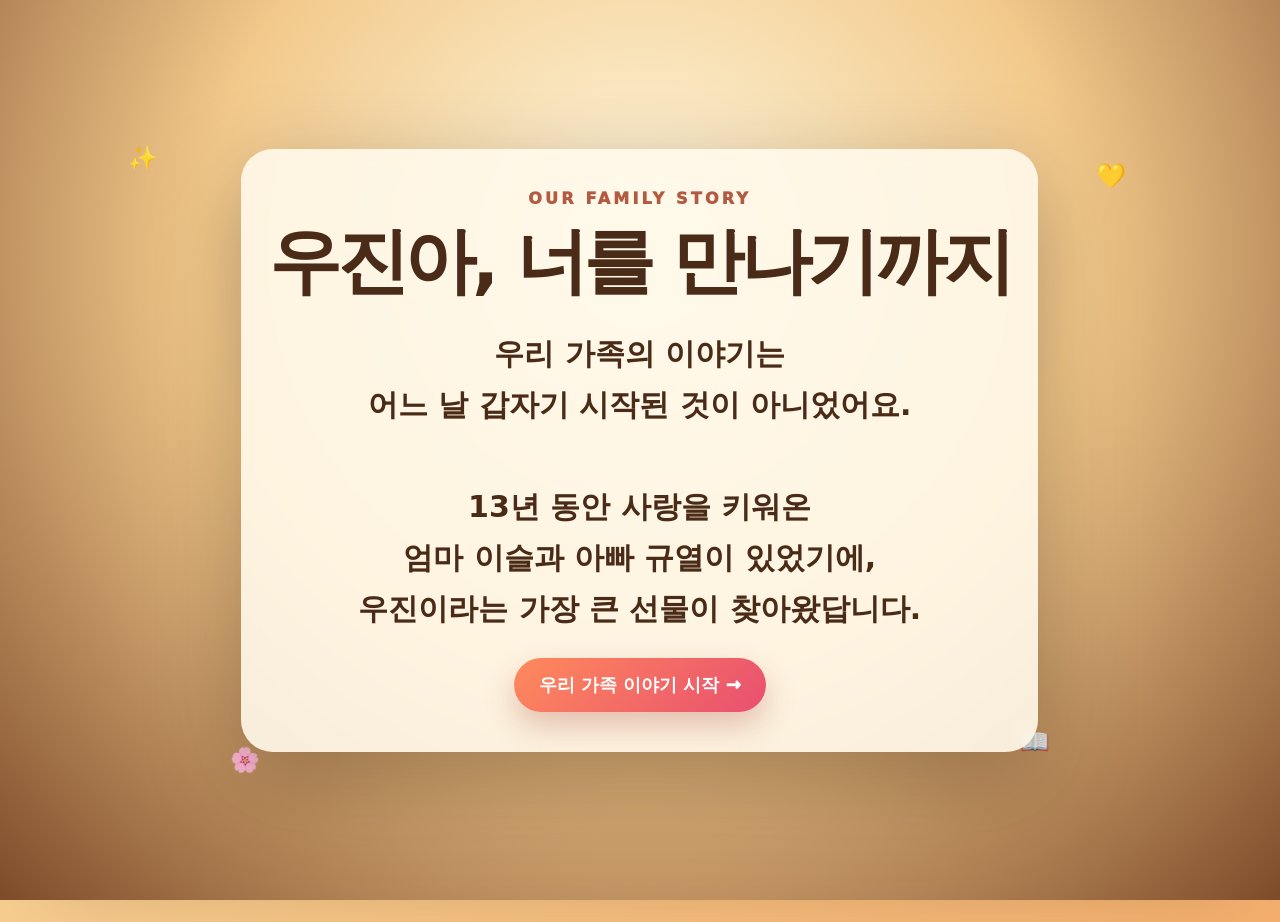
==== commit d7cf3e0e: "Add files via upload" ====
--- a/index.html
+++ b/index.html
@@ -12,12 +12,29 @@
 .reader{position:fixed;inset:0;z-index:10;background:radial-gradient(circle at top,#fffbec,#f2c37c);display:flex;flex-direction:column;padding:calc(12px + env(safe-area-inset-top)) max(12px,env(safe-area-inset-right)) calc(12px + env(safe-area-inset-bottom)) max(12px,env(safe-area-inset-left));overflow:hidden}.reader-top{display:flex;align-items:center;justify-content:space-between;gap:8px;margin:0 auto 10px;width:min(1260px,100%);z-index:5}.reader-title{font-size:clamp(18px,3vw,28px);font-weight:1000;letter-spacing:-.04em}.reader-actions{display:flex;gap:8px}.navbtn{border:0;border-radius:999px;padding:11px 15px;background:rgba(255,255,255,.75);font-weight:900;color:#4a2b16;box-shadow:0 8px 20px rgba(0,0,0,.12)}.book-stage{position:relative;flex:1;display:grid;place-items:center;width:min(1260px,100%);margin:0 auto;min-height:0}.page-card{position:relative;width:min(100%,calc((100dvh - 120px) * 1.56));height:min(calc(100dvh - 120px),calc(100vw / 1.56));border-radius:28px;overflow:hidden;background:#fff8e9;box-shadow:0 25px 70px rgba(63,35,12,.34);transform-style:preserve-3d;cursor:pointer}.page-card.flip-next{animation:flipNext .48s ease both}.page-card.flip-prev{animation:flipPrev .48s ease both}@keyframes flipNext{50%{transform:perspective(1200px) rotateY(-11deg) translateX(-18px);opacity:.76}}@keyframes flipPrev{50%{transform:perspective(1200px) rotateY(11deg) translateX(18px);opacity:.76}}.page-card img{width:100%;height:100%;object-fit:contain;display:block;background:linear-gradient(135deg,#fff6da,#f6d499)}.story-text{position:absolute;left:6%;bottom:6%;max-width:50%;font-family:"Apple SD Gothic Neo","Noto Serif KR",serif;font-size:clamp(20px,3.2vw,38px);font-weight:1000;line-height:1.25;letter-spacing:-.045em;color:#fff;text-shadow:0 3px 8px rgba(0,0,0,.58),0 0 22px rgba(0,0,0,.28);white-space:pre-line}.reader-bottom{display:flex;align-items:center;justify-content:center;gap:12px;margin-top:10px}.bigbtn{border:0;border-radius:18px;padding:13px 24px;background:#3d2b1d;color:#fff;font-weight:1000;box-shadow:0 10px 24px rgba(0,0,0,.2)}.bigbtn.primary{background:linear-gradient(135deg,#ff7d42,#f04462)}.bigbtn:disabled{opacity:.38}.page-indicator{display:flex;justify-content:center;gap:8px;margin:10px auto 0}.dot{width:9px;height:9px;border-radius:99px;background:rgba(90,51,20,.24)}.dot.active{width:28px;background:var(--accent)}
 .particles{position:absolute;inset:0;pointer-events:none;overflow:hidden}.particle{position:absolute;top:-40px;font-size:24px;animation:fall linear forwards;opacity:.82}@keyframes fall{to{transform:translateY(110dvh) rotate(260deg);opacity:.16}}.train-intro{position:fixed;inset:0;z-index:60;background:linear-gradient(#bfe8ff 0%,#fff1c7 55%,#d9b574 56%);display:grid;place-items:center;overflow:hidden}.train-intro.hidden{display:none!important}.window-scene{position:absolute;inset:0;overflow:hidden}.track{position:absolute;left:0;right:0;bottom:28%;height:8px;background:#6d4322;box-shadow:0 16px 0 #6d4322}.mountains{position:absolute;left:0;bottom:38%;width:200%;height:24%;background:linear-gradient(135deg,transparent 40%,#7cbf80 41% 60%,transparent 61%);animation:scroll 9s linear infinite}.trees{position:absolute;left:0;bottom:30%;width:200%;height:18%;background:repeating-linear-gradient(90deg,transparent 0 46px,#3d9355 47px 62px,transparent 63px 104px);animation:scroll 5s linear infinite}.sea{position:absolute;left:0;right:0;bottom:0;height:28%;background:repeating-linear-gradient(180deg,#74cbed 0 14px,#4db5e2 15px 25px)}@keyframes scroll{to{transform:translateX(-50%)}}.train-box{position:relative;text-align:center;z-index:2}.train{font-size:88px;animation:trainMove 2.1s ease-in-out forwards}.smoke{font-size:34px;animation:smoke 1.1s infinite}.train-box h2{font-size:clamp(28px,6vw,58px);margin:0;color:#314d74;text-shadow:0 3px 0 rgba(255,255,255,.75)}@keyframes trainMove{0%{transform:translateX(-80vw)}70%{transform:translateX(0)}100%{transform:translateX(110vw)}}@keyframes smoke{50%{transform:translateY(-12px);opacity:.35}}
 .choice-panel,.memory-panel,.modal{position:fixed;inset:0;z-index:80;background:rgba(44,25,13,.42);display:grid;place-items:center;padding:22px}.choice-card,.memory-card,.modal-card{background:#fff7dc;border-radius:28px;padding:26px;text-align:center;max-width:920px;width:min(100%,920px);box-shadow:var(--shadow)}.choice-card h2,.modal-card h2{margin:0 0 10px;font-size:clamp(28px,5vw,46px)}.choice-card p,.modal-card p{font-weight:900;margin:0 0 18px}.choice-buttons{display:flex;gap:14px;justify-content:center;flex-wrap:wrap}.choice-buttons button,.modal-card button,.memory-card button{border:0;border-radius:999px;padding:14px 22px;background:#2f8f6b;color:#fff;font-weight:1000;box-shadow:0 10px 24px rgba(0,0,0,.16)}.choice-buttons button:nth-child(2){background:#2f6fc7}.hidden-object{position:absolute;border:0;background:transparent;font-size:34px;filter:drop-shadow(0 4px 6px rgba(0,0,0,.3));animation:pulse 1.4s ease-in-out infinite;z-index:6}.hidden-object.found{animation:none;transform:scale(1.4);opacity:.4}@keyframes pulse{50%{transform:scale(1.18)}}.find-counter{position:absolute;right:16px;bottom:16px;z-index:7;background:rgba(255,255,255,.82);border-radius:999px;padding:8px 12px;font-weight:1000;box-shadow:0 8px 18px rgba(0,0,0,.12)}.memory-grid{display:grid;grid-template-columns:1fr 1fr;gap:14px;margin:16px 0}.memory-item{background:#fff;border-radius:20px;padding:10px;box-shadow:0 10px 24px rgba(0,0,0,.13)}.memory-item img{width:100%;height:260px;object-fit:cover;border-radius:16px}.memory-item strong{display:block;margin-top:8px}.memory-card{max-height:92dvh;overflow:auto}.memory-card h2{font-size:clamp(27px,5vw,44px);margin:0 0 6px}.memory-card button{position:sticky;bottom:0;margin-top:10px}.toast{position:fixed;left:50%;bottom:28px;transform:translateX(-50%);z-index:100;background:#2e2117;color:#fff;border-radius:999px;padding:12px 18px;font-weight:1000;box-shadow:0 12px 28px rgba(0,0,0,.25)}
+
+.family-intro{position:fixed;inset:0;z-index:120;background:radial-gradient(circle at 50% 28%,#fff8df 0,#f2c98b 48%,#7e4b2a 100%);display:grid;place-items:center;padding:24px;overflow:hidden}.family-intro.hidden{display:none!important}.family-intro-card{position:relative;max-width:850px;text-align:center;color:#4a2b18;padding:40px 28px;border-radius:32px;background:rgba(255,250,236,.88);box-shadow:0 30px 90px rgba(48,22,8,.35);backdrop-filter:blur(10px);animation:introIn 1.2s ease both}.family-intro-card h2{font-size:clamp(34px,7vw,72px);margin:6px 0 18px;letter-spacing:-.06em}.family-intro-card p{font-size:clamp(18px,3vw,30px);font-weight:900;line-height:1.7;white-space:pre-line;margin:0}.family-intro-card button{margin-top:24px;border:0;border-radius:999px;padding:15px 25px;background:linear-gradient(135deg,#ff8a5c,#e84f6f);color:#fff;font-weight:1000;font-size:18px;box-shadow:0 14px 30px rgba(167,58,50,.28)}.intro-spark{position:absolute;inset:0;pointer-events:none}.intro-spark span{position:absolute;font-size:24px;animation:floatHeart 4s ease-in-out infinite}.intro-spark span:nth-child(1){left:10%;top:16%}.intro-spark span:nth-child(2){right:12%;top:18%;animation-delay:.8s}.intro-spark span:nth-child(3){left:18%;bottom:14%;animation-delay:1.6s}.intro-spark span:nth-child(4){right:18%;bottom:16%;animation-delay:2.2s}@keyframes introIn{from{opacity:0;transform:translateY(28px) scale(.96)}to{opacity:1;transform:none}}@keyframes floatHeart{50%{transform:translateY(-18px) rotate(8deg)}}
 @media(max-width:720px){.topbar{align-items:flex-start;flex-direction:column}.shelf{padding:18px;border-radius:22px}.books{grid-template-columns:1fr 1fr;gap:12px}.book-card{min-height:220px}.book-cover{min-height:220px}.book-cover img{height:125px}.book-info{padding:11px}.book-info h2{font-size:18px}.book-info p{font-size:12px}.page-card{width:100%;height:calc(100dvh - 150px);border-radius:18px}.story-text{max-width:76%;font-size:clamp(20px,7vw,32px)}.memory-grid{grid-template-columns:1fr}.memory-item img{height:210px}.train{font-size:70px}.bigbtn{padding:12px 16px}}
 </style>
 </head>
 <body>
+<div id="familyIntro" class="family-intro">
+  <div class="intro-spark"><span>✨</span><span>💛</span><span>🌸</span><span>📖</span></div>
+  <div class="family-intro-card">
+    <div style="font-weight:1000;letter-spacing:.2em;color:#b35a42">OUR FAMILY STORY</div>
+    <h2>우진아, 너를 만나기까지</h2>
+    <p>우리 가족의 이야기는
+어느 날 갑자기 시작된 것이 아니었어요.
+
+13년 동안 사랑을 키워온
+엄마 이슬과 아빠 규열이 있었기에,
+우진이라는 가장 큰 선물이 찾아왔답니다.</p>
+    <button id="introStart">우리 가족 이야기 시작 →</button>
+  </div>
+</div>
+
 <div id="library" class="app">
-  <div class="topbar"><div class="brand"><h1>📚 우진이 성장 도서관</h1><p>읽고, 찾고, 선택하고, 추억을 다시 보는 디지털 동화책</p></div><div class="stats"><div class="stat" id="readStat">읽은 책 0권</div><button class="pill" id="resetBtn">스탬프 초기화</button></div></div>
+  <div class="topbar"><div class="brand"><h1>📚 우진이 성장 도서관</h1><p>엄마 아빠의 사랑에서 시작된, 우진이의 성장 이야기</p></div><div class="stats"><div class="stat" id="readStat">읽은 책 0권</div><button class="pill" id="resetBtn">스탬프 초기화</button></div></div>
   <section class="shelf"><div class="books" id="books"></div></section>
   <p class="footer-note">책을 누르면 열리고, 책 화면을 터치하면 다음 페이지로 넘어가요.</p>
 </div>
@@ -33,6 +50,7 @@
 <div id="toast" class="toast hidden"></div>
 <script>
 const BOOKS=[
+ {"id": "wedding", "emoji": "💍", "title": "엄마 아빠의 이야기", "subtitle": "이슬이와 규열이, 13년 사랑 끝에 가족이 되기까지", "cover": "assets/books/wedding/cover.jpg", "theme": "wedding", "memories": ["assets/memories/wedding/01.jpg", "assets/memories/wedding/02.jpg", "assets/memories/wedding/03.jpg", "assets/memories/wedding/04.jpg", "assets/memories/wedding/05.jpg", "assets/memories/wedding/06.jpg", "assets/memories/wedding/07.jpg", "assets/memories/wedding/08.jpg", "assets/memories/wedding/09.jpg", "assets/memories/wedding/10.jpg"], "pages": [{"img": "assets/books/wedding/pages/01.jpg", "text": "프롤로그\n엄마 아빠의 이야기"}, {"img": "assets/books/wedding/pages/02.jpg", "text": "2010년 7월 25일.\n아빠의 생일에,\n엄마와 아빠는 연인이 되었어요.", "hidden": "💛"}, {"img": "assets/books/wedding/pages/03.jpg", "text": "웃고, 울고, 가끔은 토라지고,\n다시 화해하며\n13년을 함께 걸었어요.", "hidden": "🌸"}, {"img": "assets/books/wedding/pages/04.jpg", "text": "2020년.\n둘은 같은 집에서\n매일의 행복을 함께 만들기 시작했어요.", "hidden": "🏠"}, {"img": "assets/books/wedding/pages/05.jpg", "text": "2022년 7월 9일.\n롯데타워가 보이는 요트 위에서\n아빠는 떨리는 마음으로 물었어요.\n“평생 나와 함께해 줄래?”", "hidden": "💍"}, {"img": "assets/books/wedding/pages/06.jpg", "text": "엄마는 놀라고, 웃고,\n그리고 아주 크게 고개를 끄덕였어요.\n“응!”"}, {"img": "assets/books/wedding/pages/07.jpg", "text": "2023년.\n13년의 연애 끝에\n엄마와 아빠는 부부가 되었어요.", "hidden": "💐"}, {"img": "assets/books/wedding/pages/08.jpg", "text": "숲에서도, 꽃밭에서도,\n바닷가에서도\n두 사람의 웃음은 반짝였어요."}, {"img": "assets/books/wedding/pages/09.jpg", "text": "그날은 이야기의 끝이 아니었어요.\n새로운 가족 이야기가\n시작되는 첫 장이었답니다.", "hidden": "✨"}, {"img": "assets/books/wedding/pages/10.jpg", "text": "그리고 얼마 뒤,\n엄마 아빠에게\n세상에서 가장 큰 선물이 찾아왔어요."}, {"img": "assets/books/wedding/pages/11.jpg", "text": "그 선물의 이름은 바로…\n우리의 아들, 우진이!\n다음 이야기는 “우진이가 태어난 날”이에요.", "hidden": "👶"}]},
  {"id": "birth", "emoji": "👶", "title": "우진이가 태어난 날", "subtitle": "우리 가족에게 찾아온 가장 큰 선물", "cover": "assets/books/birth/cover.jpg", "theme": "birth", "memories": ["assets/memories/birth/01.jpg", "assets/memories/birth/02.jpg", "assets/memories/birth/03.jpg", "assets/memories/birth/04.jpg", "assets/memories/birth/05.jpg", "assets/memories/birth/06.jpg", "assets/memories/birth/07.jpg", "assets/memories/birth/08.jpg", "assets/memories/birth/09.jpg", "assets/memories/birth/10.jpg"], "pages": [{"img": "assets/books/birth/pages/01.jpg", "text": "우진이가\n태어난 날"}, {"img": "assets/books/birth/pages/02.jpg", "text": "따뜻한 봄날 아침,\n엄마는 우진이를 만나러 병원에 갔어요.", "hidden": "✨"}, {"img": "assets/books/birth/pages/03.jpg", "text": "드디어!\n우진이가 세상에 나왔어요.", "hidden": "👶"}, {"img": "assets/books/birth/pages/04.jpg", "text": "작고 소중한 우진이는\n세상 누구보다 사랑스러웠어요.", "hidden": "❤️"}, {"img": "assets/books/birth/pages/05.jpg", "text": "우진이는 조금씩 눈을 뜨고\n세상을 처음 바라봤어요.", "hidden": "⭐"}, {"img": "assets/books/birth/pages/06.jpg", "text": "엄마 아빠는\n작은 손과 숨결 하나하나가 고마웠어요."}, {"img": "assets/books/birth/pages/07.jpg", "text": "앞으로 펼쳐질 모든 날을\n함께 응원할게, 우진아.", "hidden": "🌼"}, {"img": "assets/books/birth/pages/08.jpg", "text": "우리 가족의 이야기는\n이날부터 시작되었어요."}]},
  {id:'train',emoji:'🚂',title:'우진이의 기차여행',subtitle:'선택하며 떠나는 봄·바다·계절 여행',cover:'assets/books/train/cover.jpg',theme:'train',memories:['assets/memories/train/01.jpg'],pages:[
   {img:'assets/books/train/pages/01.jpg',text:'우진이의\n기차여행'},
@@ -86,11 +104,12 @@
 function closeReader(){$('reader').classList.add('hidden');$('library').classList.remove('hidden');$('finishModal').classList.add('hidden');$('memoryPanel').classList.add('hidden');current=null;renderLibrary()}
 function pickRandom(arr,count=4){return [...arr].sort(()=>Math.random()-.5).slice(0,count)}
 function showMemory(){if(!current){closeReader();return}const grid=$('memoryGrid');const first=visiblePages[0]?.img||current.cover;const mem=pickRandom(current.memories||[],4);grid.innerHTML=`<div class="memory-item"><img src="${first}"><strong>🎨 동화 속 장면</strong></div>`+mem.map((m,i)=>`<div class="memory-item"><img src="${m}"><strong>📷 오늘의 랜덤 추억 ${i+1}</strong></div>`).join('');$('finishModal').classList.add('hidden');$('memoryPanel').classList.remove('hidden')}
-function startParticles(theme){const box=$('particles');box.innerHTML='';const icons=theme==='jeju'?['🌼','🦋','🌊','☁️']:(theme==='birth'?['✨','❤️','🌼','👶']:['🌸','🍂','❄️','☁️']);clearInterval(window.particleTimer);window.particleTimer=setInterval(()=>{if($('reader').classList.contains('hidden'))return;const s=document.createElement('span');s.className='particle';s.textContent=icons[Math.floor(Math.random()*icons.length)];s.style.left=Math.random()*100+'%';s.style.animationDuration=(5+Math.random()*6)+'s';s.style.fontSize=(18+Math.random()*18)+'px';box.appendChild(s);setTimeout(()=>s.remove(),11000)},520)}
+function startParticles(theme){const box=$('particles');box.innerHTML='';const icons=theme==='jeju'?['🌼','🦋','🌊','☁️']:(theme==='birth'?['✨','❤️','🌼','👶']:(theme==='wedding'?['💍','💛','🌸','✨']:['🌸','🍂','❄️','☁️']));clearInterval(window.particleTimer);window.particleTimer=setInterval(()=>{if($('reader').classList.contains('hidden'))return;const s=document.createElement('span');s.className='particle';s.textContent=icons[Math.floor(Math.random()*icons.length)];s.style.left=Math.random()*100+'%';s.style.animationDuration=(5+Math.random()*6)+'s';s.style.fontSize=(18+Math.random()*18)+'px';box.appendChild(s);setTimeout(()=>s.remove(),11000)},520)}
 function initAudio(){if(!audioCtx)audioCtx=new (window.AudioContext||window.webkitAudioContext)();if(audioCtx.state==='suspended')audioCtx.resume()}function beep(type){if(!soundOn)return;initAudio();const o=audioCtx.createOscillator(),g=audioCtx.createGain();o.connect(g);g.connect(audioCtx.destination);const now=audioCtx.currentTime;if(type==='train'){o.frequency.setValueAtTime(190,now);o.frequency.linearRampToValueAtTime(120,now+.22);g.gain.setValueAtTime(.08,now);g.gain.exponentialRampToValueAtTime(.001,now+.35);o.start(now);o.stop(now+.36);return}if(type==='done'){o.frequency.value=660;g.gain.setValueAtTime(.08,now);g.gain.exponentialRampToValueAtTime(.001,now+.45);o.start(now);o.stop(now+.45);return}o.frequency.value=360;g.gain.setValueAtTime(.045,now);g.gain.exponentialRampToValueAtTime(.001,now+.12);o.start(now);o.stop(now+.13)}
 function toast(t){const el=$('toast');el.textContent=t;el.classList.remove('hidden');clearTimeout(window.toastTimer);window.toastTimer=setTimeout(()=>el.classList.add('hidden'),1400)}
 $('nextBtn').onclick=next;$('prevBtn').onclick=prev;$('backBtn').onclick=closeReader;$('finishBtn').onclick=showMemory;$('memoryClose').onclick=closeReader;$('pageCard').onclick=next;$('soundBtn').onclick=()=>{soundOn=!soundOn;if(soundOn)initAudio();$('soundBtn').textContent=soundOn?'🔊 소리 ON':'🔇 소리 OFF';beep('done')};$('resetBtn').onclick=()=>{if(confirm('완독/숨은그림 기록을 초기화할까요?')){localStorage.removeItem(readKey);localStorage.removeItem(foundKey);renderLibrary()}};
 let sx=0;$('reader').addEventListener('touchstart',e=>sx=e.touches[0].clientX,{passive:true});$('reader').addEventListener('touchend',e=>{const dx=e.changedTouches[0].clientX-sx;if(Math.abs(dx)>55){dx<0?next():prev()}},{passive:true});document.addEventListener('keydown',e=>{if(!$('reader').classList.contains('hidden')){if(e.key==='ArrowRight')next();if(e.key==='ArrowLeft')prev();if(e.key==='Escape')closeReader()}});
+$('introStart').onclick=()=>{$('familyIntro').classList.add('hidden');toast('엄마 아빠의 이야기부터 시작해요 💛')};
 renderLibrary();
 </script>
 </body>
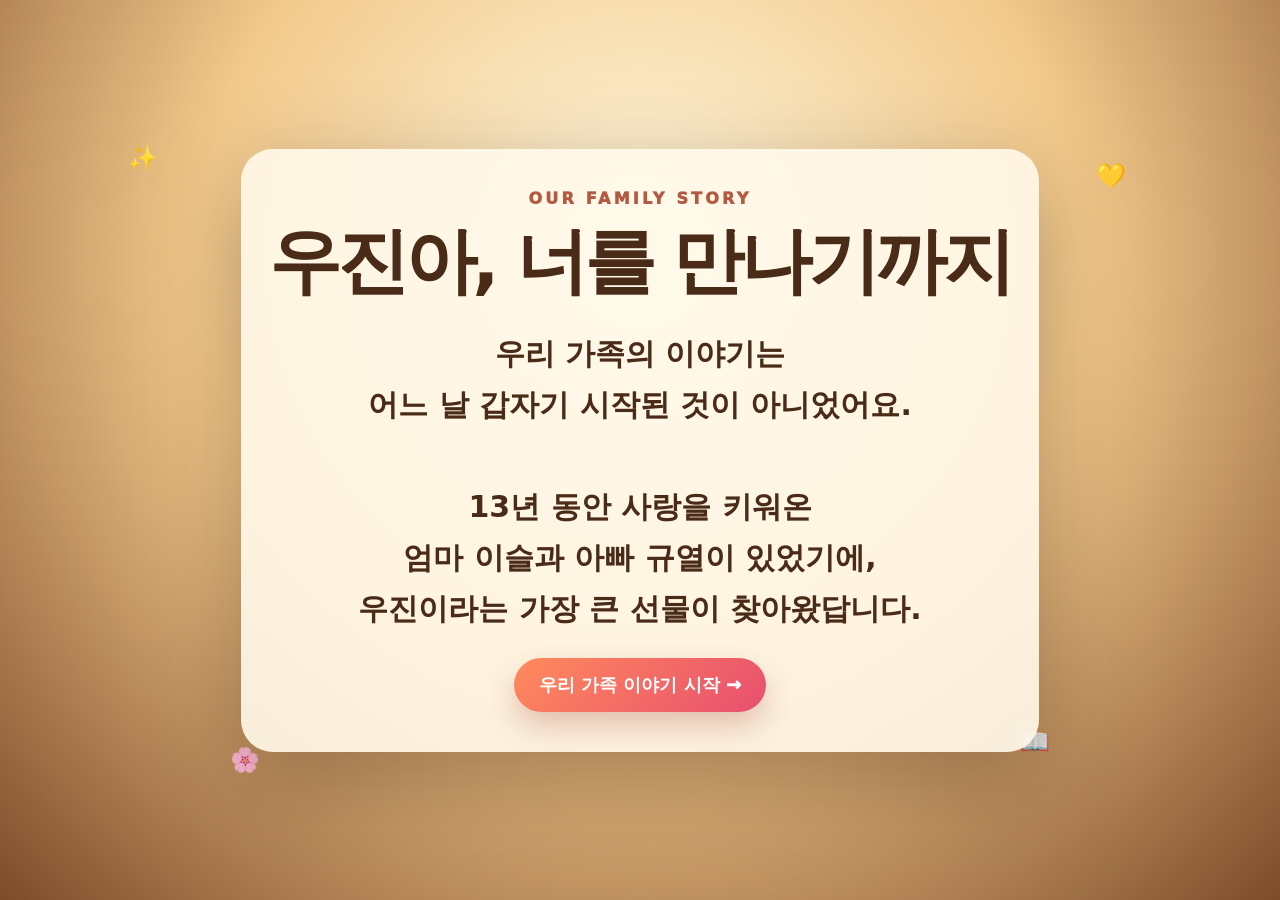
==== commit 0298bb15: "Add files via upload" ====
--- a/index.html
+++ b/index.html
@@ -50,7 +50,8 @@
 <div id="toast" class="toast hidden"></div>
 <script>
 const BOOKS=[
- {"id": "wedding", "emoji": "💍", "title": "엄마 아빠의 이야기", "subtitle": "이슬이와 규열이, 13년 사랑 끝에 가족이 되기까지", "cover": "assets/books/wedding/cover.jpg", "theme": "wedding", "memories": ["assets/memories/wedding/01.jpg", "assets/memories/wedding/02.jpg", "assets/memories/wedding/03.jpg", "assets/memories/wedding/04.jpg", "assets/memories/wedding/05.jpg", "assets/memories/wedding/06.jpg", "assets/memories/wedding/07.jpg", "assets/memories/wedding/08.jpg", "assets/memories/wedding/09.jpg", "assets/memories/wedding/10.jpg"], "pages": [{"img": "assets/books/wedding/pages/01.jpg", "text": "프롤로그\n엄마 아빠의 이야기"}, {"img": "assets/books/wedding/pages/02.jpg", "text": "2010년 7월 25일.\n아빠의 생일에,\n엄마와 아빠는 연인이 되었어요.", "hidden": "💛"}, {"img": "assets/books/wedding/pages/03.jpg", "text": "웃고, 울고, 가끔은 토라지고,\n다시 화해하며\n13년을 함께 걸었어요.", "hidden": "🌸"}, {"img": "assets/books/wedding/pages/04.jpg", "text": "2020년.\n둘은 같은 집에서\n매일의 행복을 함께 만들기 시작했어요.", "hidden": "🏠"}, {"img": "assets/books/wedding/pages/05.jpg", "text": "2022년 7월 9일.\n롯데타워가 보이는 요트 위에서\n아빠는 떨리는 마음으로 물었어요.\n“평생 나와 함께해 줄래?”", "hidden": "💍"}, {"img": "assets/books/wedding/pages/06.jpg", "text": "엄마는 놀라고, 웃고,\n그리고 아주 크게 고개를 끄덕였어요.\n“응!”"}, {"img": "assets/books/wedding/pages/07.jpg", "text": "2023년.\n13년의 연애 끝에\n엄마와 아빠는 부부가 되었어요.", "hidden": "💐"}, {"img": "assets/books/wedding/pages/08.jpg", "text": "숲에서도, 꽃밭에서도,\n바닷가에서도\n두 사람의 웃음은 반짝였어요."}, {"img": "assets/books/wedding/pages/09.jpg", "text": "그날은 이야기의 끝이 아니었어요.\n새로운 가족 이야기가\n시작되는 첫 장이었답니다.", "hidden": "✨"}, {"img": "assets/books/wedding/pages/10.jpg", "text": "그리고 얼마 뒤,\n엄마 아빠에게\n세상에서 가장 큰 선물이 찾아왔어요."}, {"img": "assets/books/wedding/pages/11.jpg", "text": "그 선물의 이름은 바로…\n우리의 아들, 우진이!\n다음 이야기는 “우진이가 태어난 날”이에요.", "hidden": "👶"}]},
+ {"id": "wedding", "emoji": "💍", "title": "엄마 아빠의 이야기", "subtitle": "이슬이와 규열이, 13년 사랑 끝에 가족이 되기까지", "cover": "assets/books/wedding/cover.jpg", "theme": "wedding", "memories": ["assets/memories/wedding/01.jpg", "assets/memories/wedding/02.jpg", "assets/memories/wedding/03.jpg", "assets/memories/wedding/04.jpg", "assets/memories/wedding/05.jpg", "assets/memories/wedding/06.jpg", "assets/memories/wedding/07.jpg", "assets/memories/wedding/08.jpg", "assets/memories/wedding/09.jpg", "assets/memories/wedding/10.jpg"], "pages": [{"img": "assets/books/wedding/pages/01.jpg", "text": "프롤로그\n엄마 아빠의 이야기"}, {"img": "assets/books/wedding/pages/02.jpg", "text": "2010년 7월 25일.\n아빠의 생일에,\n엄마와 아빠는 연인이 되었어요.", "hidden": "💛"}, {"img": "assets/books/wedding/pages/03.jpg", "text": "웃고, 울고, 가끔은 토라지고,\n다시 화해하며\n13년을 함께 걸었어요.", "hidden": "🌸"}, {"img": "assets/books/wedding/pages/04.jpg", "text": "2020년.\n둘은 같은 집에서\n매일의 행복을 함께 만들기 시작했어요.", "hidden": "🏠"}, {"img": "assets/books/wedding/pages/05.jpg", "text": "2022년 7월 9일.\n롯데타워가 보이는 요트 위에서\n아빠는 떨리는 마음으로 물었어요.\n“평생 나와 함께해 줄래?”", "hidden": "💍"}, {"img": "assets/books/wedding/pages/06.jpg", "text": "엄마는 놀라고, 웃고,\n그리고 아주 크게 고개를 끄덕였어요.\n“응!”"}, {"img": "assets/books/wedding/pages/07.jpg", "text": "2023년.\n13년의 연애 끝에\n엄마와 아빠는 부부가 되었어요.", "hidden": "💐"}, {"img": "assets/books/wedding/pages/08.jpg", "text": "숲에서도, 꽃밭에서도,\n바닷가에서도\n두 사람의 웃음은 반짝였어요."}, {"img": "assets/books/wedding/pages/09.jpg", "text": "그날은 이야기의 끝이 아니었어요.\n새로운 가족 이야기가\n시작되는 첫 장이었답니다.", "hidden": "✨"}, {"img": "assets/books/wedding/pages/10.jpg", "text": "그리고 얼마 뒤,\n엄마 아빠에게\n세상에서 가장 큰 선물이 찾아왔어요."}, {"img": "assets/books/wedding/pages/11.jpg", "text": "그 선물의 이름은 바로…\n우리의 아들, 우진이!\n다음 이야기는 “우진이가 태어난 날”이에요.", "hidden": "👶"}]},,
+ {"id": "pregnancy", "emoji": "💙", "title": "우진이가 우리에게 찾아왔어요", "subtitle": "용왕이와 함께한 설렘 가득한 기다림", "cover": "assets/books/pregnancy/cover.jpg", "theme": "pregnancy", "memories": ["assets/memories/pregnancy/01.jpg", "assets/memories/pregnancy/02.jpg", "assets/memories/pregnancy/03.jpg", "assets/memories/pregnancy/04.jpg", "assets/memories/pregnancy/05.jpg", "assets/memories/pregnancy/06.jpg", "assets/memories/pregnancy/07.jpg", "assets/memories/pregnancy/08.jpg", "assets/memories/pregnancy/09.jpg", "assets/memories/pregnancy/10.jpg"], "pages": [{"img": "assets/books/pregnancy/pages/01.jpg", "text": "두 번째 이야기\n우진이가 우리에게 찾아왔어요"}, {"img": "assets/books/pregnancy/pages/02.jpg", "text": "2023년 8월 15일.\n임신 테스트기에 선명한 두 줄이 나타났어요.", "hidden": "💗"}, {"img": "assets/books/pregnancy/pages/03.jpg", "text": "두근거리는 마음으로 병원에 갔고,\n의사 선생님이 환하게 웃으며 말했어요.\n“축하드려요. 임신입니다!”", "hidden": "✨"}, {"img": "assets/books/pregnancy/pages/04.jpg", "text": "엄마 아빠는 작은 아기에게\n특별한 태명을 지어주었어요.\n바로 ‘용왕이’였답니다.", "hidden": "🐉"}, {"img": "assets/books/pregnancy/pages/05.jpg", "text": "용왕이와 함께 제주도와 다낭으로\n행복한 태교 여행을 떠났어요.", "hidden": "✈️"}, {"img": "assets/books/pregnancy/pages/06.jpg", "text": "엄마 아빠는 매일 배를 쓰다듬으며 말했어요.\n“용왕아, 건강하게 만나자.”", "hidden": "💙"}, {"img": "assets/books/pregnancy/pages/06.jpg", "text": "그리고 드디어,\n용왕이가 우진이라는 이름으로\n우리 곁에 찾아올 날이 가까워졌어요."}]}
  {"id": "birth", "emoji": "👶", "title": "우진이가 태어난 날", "subtitle": "우리 가족에게 찾아온 가장 큰 선물", "cover": "assets/books/birth/cover.jpg", "theme": "birth", "memories": ["assets/memories/birth/01.jpg", "assets/memories/birth/02.jpg", "assets/memories/birth/03.jpg", "assets/memories/birth/04.jpg", "assets/memories/birth/05.jpg", "assets/memories/birth/06.jpg", "assets/memories/birth/07.jpg", "assets/memories/birth/08.jpg", "assets/memories/birth/09.jpg", "assets/memories/birth/10.jpg"], "pages": [{"img": "assets/books/birth/pages/01.jpg", "text": "우진이가\n태어난 날"}, {"img": "assets/books/birth/pages/02.jpg", "text": "따뜻한 봄날 아침,\n엄마는 우진이를 만나러 병원에 갔어요.", "hidden": "✨"}, {"img": "assets/books/birth/pages/03.jpg", "text": "드디어!\n우진이가 세상에 나왔어요.", "hidden": "👶"}, {"img": "assets/books/birth/pages/04.jpg", "text": "작고 소중한 우진이는\n세상 누구보다 사랑스러웠어요.", "hidden": "❤️"}, {"img": "assets/books/birth/pages/05.jpg", "text": "우진이는 조금씩 눈을 뜨고\n세상을 처음 바라봤어요.", "hidden": "⭐"}, {"img": "assets/books/birth/pages/06.jpg", "text": "엄마 아빠는\n작은 손과 숨결 하나하나가 고마웠어요."}, {"img": "assets/books/birth/pages/07.jpg", "text": "앞으로 펼쳐질 모든 날을\n함께 응원할게, 우진아.", "hidden": "🌼"}, {"img": "assets/books/birth/pages/08.jpg", "text": "우리 가족의 이야기는\n이날부터 시작되었어요."}]},
  {id:'train',emoji:'🚂',title:'우진이의 기차여행',subtitle:'선택하며 떠나는 봄·바다·계절 여행',cover:'assets/books/train/cover.jpg',theme:'train',memories:['assets/memories/train/01.jpg'],pages:[
   {img:'assets/books/train/pages/01.jpg',text:'우진이의\n기차여행'},
@@ -104,7 +105,7 @@
 function closeReader(){$('reader').classList.add('hidden');$('library').classList.remove('hidden');$('finishModal').classList.add('hidden');$('memoryPanel').classList.add('hidden');current=null;renderLibrary()}
 function pickRandom(arr,count=4){return [...arr].sort(()=>Math.random()-.5).slice(0,count)}
 function showMemory(){if(!current){closeReader();return}const grid=$('memoryGrid');const first=visiblePages[0]?.img||current.cover;const mem=pickRandom(current.memories||[],4);grid.innerHTML=`<div class="memory-item"><img src="${first}"><strong>🎨 동화 속 장면</strong></div>`+mem.map((m,i)=>`<div class="memory-item"><img src="${m}"><strong>📷 오늘의 랜덤 추억 ${i+1}</strong></div>`).join('');$('finishModal').classList.add('hidden');$('memoryPanel').classList.remove('hidden')}
-function startParticles(theme){const box=$('particles');box.innerHTML='';const icons=theme==='jeju'?['🌼','🦋','🌊','☁️']:(theme==='birth'?['✨','❤️','🌼','👶']:(theme==='wedding'?['💍','💛','🌸','✨']:['🌸','🍂','❄️','☁️']));clearInterval(window.particleTimer);window.particleTimer=setInterval(()=>{if($('reader').classList.contains('hidden'))return;const s=document.createElement('span');s.className='particle';s.textContent=icons[Math.floor(Math.random()*icons.length)];s.style.left=Math.random()*100+'%';s.style.animationDuration=(5+Math.random()*6)+'s';s.style.fontSize=(18+Math.random()*18)+'px';box.appendChild(s);setTimeout(()=>s.remove(),11000)},520)}
+function startParticles(theme){const box=$('particles');box.innerHTML='';const icons=theme==='jeju'?['🌼','🦋','🌊','☁️']:(theme==='pregnancy'?['💙','✨','🐉','🌼']:(theme==='birth'?['✨','❤️','🌼','👶']:(theme==='wedding'?['💍','💛','🌸','✨']:['🌸','🍂','❄️','☁️'])));clearInterval(window.particleTimer);window.particleTimer=setInterval(()=>{if($('reader').classList.contains('hidden'))return;const s=document.createElement('span');s.className='particle';s.textContent=icons[Math.floor(Math.random()*icons.length)];s.style.left=Math.random()*100+'%';s.style.animationDuration=(5+Math.random()*6)+'s';s.style.fontSize=(18+Math.random()*18)+'px';box.appendChild(s);setTimeout(()=>s.remove(),11000)},520)}
 function initAudio(){if(!audioCtx)audioCtx=new (window.AudioContext||window.webkitAudioContext)();if(audioCtx.state==='suspended')audioCtx.resume()}function beep(type){if(!soundOn)return;initAudio();const o=audioCtx.createOscillator(),g=audioCtx.createGain();o.connect(g);g.connect(audioCtx.destination);const now=audioCtx.currentTime;if(type==='train'){o.frequency.setValueAtTime(190,now);o.frequency.linearRampToValueAtTime(120,now+.22);g.gain.setValueAtTime(.08,now);g.gain.exponentialRampToValueAtTime(.001,now+.35);o.start(now);o.stop(now+.36);return}if(type==='done'){o.frequency.value=660;g.gain.setValueAtTime(.08,now);g.gain.exponentialRampToValueAtTime(.001,now+.45);o.start(now);o.stop(now+.45);return}o.frequency.value=360;g.gain.setValueAtTime(.045,now);g.gain.exponentialRampToValueAtTime(.001,now+.12);o.start(now);o.stop(now+.13)}
 function toast(t){const el=$('toast');el.textContent=t;el.classList.remove('hidden');clearTimeout(window.toastTimer);window.toastTimer=setTimeout(()=>el.classList.add('hidden'),1400)}
 $('nextBtn').onclick=next;$('prevBtn').onclick=prev;$('backBtn').onclick=closeReader;$('finishBtn').onclick=showMemory;$('memoryClose').onclick=closeReader;$('pageCard').onclick=next;$('soundBtn').onclick=()=>{soundOn=!soundOn;if(soundOn)initAudio();$('soundBtn').textContent=soundOn?'🔊 소리 ON':'🔇 소리 OFF';beep('done')};$('resetBtn').onclick=()=>{if(confirm('완독/숨은그림 기록을 초기화할까요?')){localStorage.removeItem(readKey);localStorage.removeItem(foundKey);renderLibrary()}};
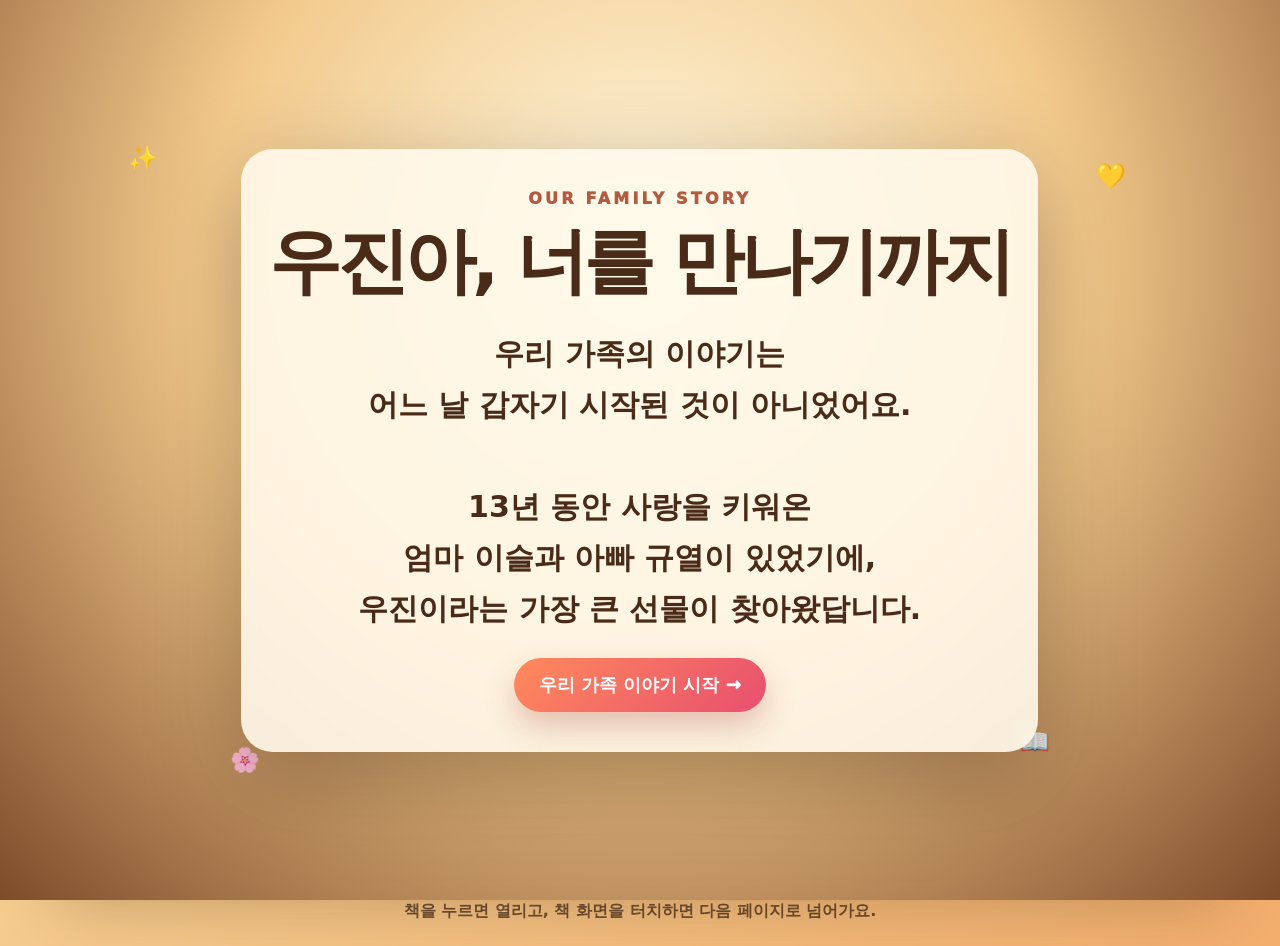
==== commit 79a51ab5: "Update index.html" ====
--- a/index.html
+++ b/index.html
@@ -50,8 +50,8 @@
 <div id="toast" class="toast hidden"></div>
 <script>
 const BOOKS=[
- {"id": "wedding", "emoji": "💍", "title": "엄마 아빠의 이야기", "subtitle": "이슬이와 규열이, 13년 사랑 끝에 가족이 되기까지", "cover": "assets/books/wedding/cover.jpg", "theme": "wedding", "memories": ["assets/memories/wedding/01.jpg", "assets/memories/wedding/02.jpg", "assets/memories/wedding/03.jpg", "assets/memories/wedding/04.jpg", "assets/memories/wedding/05.jpg", "assets/memories/wedding/06.jpg", "assets/memories/wedding/07.jpg", "assets/memories/wedding/08.jpg", "assets/memories/wedding/09.jpg", "assets/memories/wedding/10.jpg"], "pages": [{"img": "assets/books/wedding/pages/01.jpg", "text": "프롤로그\n엄마 아빠의 이야기"}, {"img": "assets/books/wedding/pages/02.jpg", "text": "2010년 7월 25일.\n아빠의 생일에,\n엄마와 아빠는 연인이 되었어요.", "hidden": "💛"}, {"img": "assets/books/wedding/pages/03.jpg", "text": "웃고, 울고, 가끔은 토라지고,\n다시 화해하며\n13년을 함께 걸었어요.", "hidden": "🌸"}, {"img": "assets/books/wedding/pages/04.jpg", "text": "2020년.\n둘은 같은 집에서\n매일의 행복을 함께 만들기 시작했어요.", "hidden": "🏠"}, {"img": "assets/books/wedding/pages/05.jpg", "text": "2022년 7월 9일.\n롯데타워가 보이는 요트 위에서\n아빠는 떨리는 마음으로 물었어요.\n“평생 나와 함께해 줄래?”", "hidden": "💍"}, {"img": "assets/books/wedding/pages/06.jpg", "text": "엄마는 놀라고, 웃고,\n그리고 아주 크게 고개를 끄덕였어요.\n“응!”"}, {"img": "assets/books/wedding/pages/07.jpg", "text": "2023년.\n13년의 연애 끝에\n엄마와 아빠는 부부가 되었어요.", "hidden": "💐"}, {"img": "assets/books/wedding/pages/08.jpg", "text": "숲에서도, 꽃밭에서도,\n바닷가에서도\n두 사람의 웃음은 반짝였어요."}, {"img": "assets/books/wedding/pages/09.jpg", "text": "그날은 이야기의 끝이 아니었어요.\n새로운 가족 이야기가\n시작되는 첫 장이었답니다.", "hidden": "✨"}, {"img": "assets/books/wedding/pages/10.jpg", "text": "그리고 얼마 뒤,\n엄마 아빠에게\n세상에서 가장 큰 선물이 찾아왔어요."}, {"img": "assets/books/wedding/pages/11.jpg", "text": "그 선물의 이름은 바로…\n우리의 아들, 우진이!\n다음 이야기는 “우진이가 태어난 날”이에요.", "hidden": "👶"}]},,
- {"id": "pregnancy", "emoji": "💙", "title": "우진이가 우리에게 찾아왔어요", "subtitle": "용왕이와 함께한 설렘 가득한 기다림", "cover": "assets/books/pregnancy/cover.jpg", "theme": "pregnancy", "memories": ["assets/memories/pregnancy/01.jpg", "assets/memories/pregnancy/02.jpg", "assets/memories/pregnancy/03.jpg", "assets/memories/pregnancy/04.jpg", "assets/memories/pregnancy/05.jpg", "assets/memories/pregnancy/06.jpg", "assets/memories/pregnancy/07.jpg", "assets/memories/pregnancy/08.jpg", "assets/memories/pregnancy/09.jpg", "assets/memories/pregnancy/10.jpg"], "pages": [{"img": "assets/books/pregnancy/pages/01.jpg", "text": "두 번째 이야기\n우진이가 우리에게 찾아왔어요"}, {"img": "assets/books/pregnancy/pages/02.jpg", "text": "2023년 8월 15일.\n임신 테스트기에 선명한 두 줄이 나타났어요.", "hidden": "💗"}, {"img": "assets/books/pregnancy/pages/03.jpg", "text": "두근거리는 마음으로 병원에 갔고,\n의사 선생님이 환하게 웃으며 말했어요.\n“축하드려요. 임신입니다!”", "hidden": "✨"}, {"img": "assets/books/pregnancy/pages/04.jpg", "text": "엄마 아빠는 작은 아기에게\n특별한 태명을 지어주었어요.\n바로 ‘용왕이’였답니다.", "hidden": "🐉"}, {"img": "assets/books/pregnancy/pages/05.jpg", "text": "용왕이와 함께 제주도와 다낭으로\n행복한 태교 여행을 떠났어요.", "hidden": "✈️"}, {"img": "assets/books/pregnancy/pages/06.jpg", "text": "엄마 아빠는 매일 배를 쓰다듬으며 말했어요.\n“용왕아, 건강하게 만나자.”", "hidden": "💙"}, {"img": "assets/books/pregnancy/pages/06.jpg", "text": "그리고 드디어,\n용왕이가 우진이라는 이름으로\n우리 곁에 찾아올 날이 가까워졌어요."}]}
+ {"id": "wedding", "emoji": "💍", "title": "엄마 아빠의 이야기", "subtitle": "이슬이와 규열이, 13년 사랑 끝에 가족이 되기까지", "cover": "assets/books/wedding/cover.jpg", "theme": "wedding", "memories": ["assets/memories/wedding/01.jpg", "assets/memories/wedding/02.jpg", "assets/memories/wedding/03.jpg", "assets/memories/wedding/04.jpg", "assets/memories/wedding/05.jpg", "assets/memories/wedding/06.jpg", "assets/memories/wedding/07.jpg", "assets/memories/wedding/08.jpg", "assets/memories/wedding/09.jpg", "assets/memories/wedding/10.jpg"], "pages": [{"img": "assets/books/wedding/pages/01.jpg", "text": "프롤로그\n엄마 아빠의 이야기"}, {"img": "assets/books/wedding/pages/02.jpg", "text": "2010년 7월 25일.\n아빠의 생일에,\n엄마와 아빠는 연인이 되었어요.", "hidden": "💛"}, {"img": "assets/books/wedding/pages/03.jpg", "text": "웃고, 울고, 가끔은 토라지고,\n다시 화해하며\n13년을 함께 걸었어요.", "hidden": "🌸"}, {"img": "assets/books/wedding/pages/04.jpg", "text": "2020년.\n둘은 같은 집에서\n매일의 행복을 함께 만들기 시작했어요.", "hidden": "🏠"}, {"img": "assets/books/wedding/pages/05.jpg", "text": "2022년 7월 9일.\n롯데타워가 보이는 요트 위에서\n아빠는 떨리는 마음으로 물었어요.\n“평생 나와 함께해 줄래?”", "hidden": "💍"}, {"img": "assets/books/wedding/pages/06.jpg", "text": "엄마는 놀라고, 웃고,\n그리고 아주 크게 고개를 끄덕였어요.\n“응!”"}, {"img": "assets/books/wedding/pages/07.jpg", "text": "2023년.\n13년의 연애 끝에\n엄마와 아빠는 부부가 되었어요.", "hidden": "💐"}, {"img": "assets/books/wedding/pages/08.jpg", "text": "숲에서도, 꽃밭에서도,\n바닷가에서도\n두 사람의 웃음은 반짝였어요."}, {"img": "assets/books/wedding/pages/09.jpg", "text": "그날은 이야기의 끝이 아니었어요.\n새로운 가족 이야기가\n시작되는 첫 장이었답니다.", "hidden": "✨"}, {"img": "assets/books/wedding/pages/10.jpg", "text": "그리고 얼마 뒤,\n엄마 아빠에게\n세상에서 가장 큰 선물이 찾아왔어요."}, {"img": "assets/books/wedding/pages/11.jpg", "text": "그 선물의 이름은 바로…\n우리의 아들, 우진이!\n다음 이야기는 “우진이가 태어난 날”이에요.", "hidden": "👶"}]},
+ {"id": "pregnancy", "emoji": "💙", "title": "우진이가 우리에게 찾아왔어요", "subtitle": "용왕이와 함께한 설렘 가득한 기다림", "cover": "assets/books/pregnancy/cover.jpg", "theme": "pregnancy", "memories": ["assets/memories/pregnancy/01.jpg", "assets/memories/pregnancy/02.jpg", "assets/memories/pregnancy/03.jpg", "assets/memories/pregnancy/04.jpg", "assets/memories/pregnancy/05.jpg", "assets/memories/pregnancy/06.jpg", "assets/memories/pregnancy/07.jpg", "assets/memories/pregnancy/08.jpg", "assets/memories/pregnancy/09.jpg", "assets/memories/pregnancy/10.jpg"], "pages": [{"img": "assets/books/pregnancy/pages/01.jpg", "text": "두 번째 이야기\n우진이가 우리에게 찾아왔어요"}, {"img": "assets/books/pregnancy/pages/02.jpg", "text": "2023년 8월 15일.\n임신 테스트기에 선명한 두 줄이 나타났어요.", "hidden": "💗"}, {"img": "assets/books/pregnancy/pages/03.jpg", "text": "두근거리는 마음으로 병원에 갔고,\n의사 선생님이 환하게 웃으며 말했어요.\n“축하드려요. 임신입니다!”", "hidden": "✨"}, {"img": "assets/books/pregnancy/pages/04.jpg", "text": "엄마 아빠는 작은 아기에게\n특별한 태명을 지어주었어요.\n바로 ‘용왕이’였답니다.", "hidden": "🐉"}, {"img": "assets/books/pregnancy/pages/05.jpg", "text": "용왕이와 함께 제주도와 다낭으로\n행복한 태교 여행을 떠났어요.", "hidden": "✈️"}, {"img": "assets/books/pregnancy/pages/06.jpg", "text": "엄마 아빠는 매일 배를 쓰다듬으며 말했어요.\n“용왕아, 건강하게 만나자.”", "hidden": "💙"}, {"img": "assets/books/pregnancy/pages/06.jpg", "text": "그리고 드디어,\n용왕이가 우진이라는 이름으로\n우리 곁에 찾아올 날이 가까워졌어요."}]},
  {"id": "birth", "emoji": "👶", "title": "우진이가 태어난 날", "subtitle": "우리 가족에게 찾아온 가장 큰 선물", "cover": "assets/books/birth/cover.jpg", "theme": "birth", "memories": ["assets/memories/birth/01.jpg", "assets/memories/birth/02.jpg", "assets/memories/birth/03.jpg", "assets/memories/birth/04.jpg", "assets/memories/birth/05.jpg", "assets/memories/birth/06.jpg", "assets/memories/birth/07.jpg", "assets/memories/birth/08.jpg", "assets/memories/birth/09.jpg", "assets/memories/birth/10.jpg"], "pages": [{"img": "assets/books/birth/pages/01.jpg", "text": "우진이가\n태어난 날"}, {"img": "assets/books/birth/pages/02.jpg", "text": "따뜻한 봄날 아침,\n엄마는 우진이를 만나러 병원에 갔어요.", "hidden": "✨"}, {"img": "assets/books/birth/pages/03.jpg", "text": "드디어!\n우진이가 세상에 나왔어요.", "hidden": "👶"}, {"img": "assets/books/birth/pages/04.jpg", "text": "작고 소중한 우진이는\n세상 누구보다 사랑스러웠어요.", "hidden": "❤️"}, {"img": "assets/books/birth/pages/05.jpg", "text": "우진이는 조금씩 눈을 뜨고\n세상을 처음 바라봤어요.", "hidden": "⭐"}, {"img": "assets/books/birth/pages/06.jpg", "text": "엄마 아빠는\n작은 손과 숨결 하나하나가 고마웠어요."}, {"img": "assets/books/birth/pages/07.jpg", "text": "앞으로 펼쳐질 모든 날을\n함께 응원할게, 우진아.", "hidden": "🌼"}, {"img": "assets/books/birth/pages/08.jpg", "text": "우리 가족의 이야기는\n이날부터 시작되었어요."}]},
  {id:'train',emoji:'🚂',title:'우진이의 기차여행',subtitle:'선택하며 떠나는 봄·바다·계절 여행',cover:'assets/books/train/cover.jpg',theme:'train',memories:['assets/memories/train/01.jpg'],pages:[
   {img:'assets/books/train/pages/01.jpg',text:'우진이의\n기차여행'},
